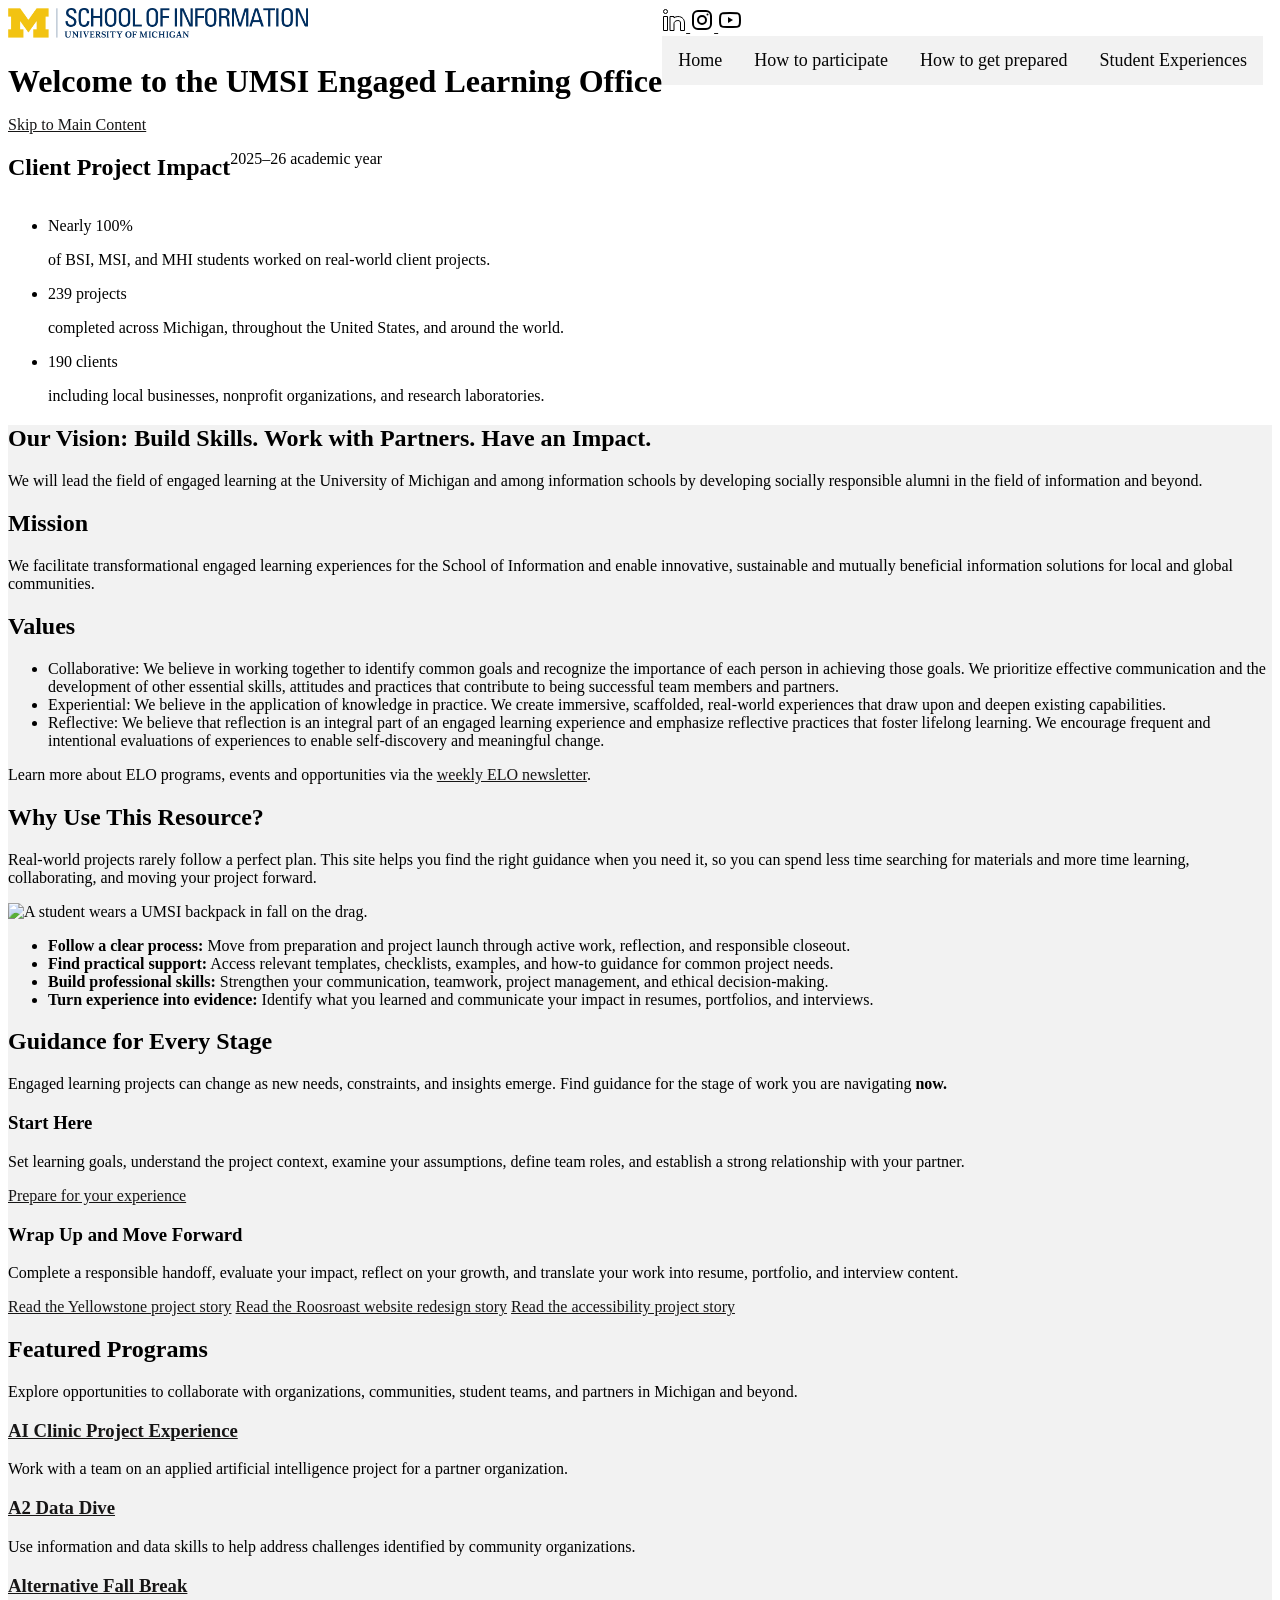
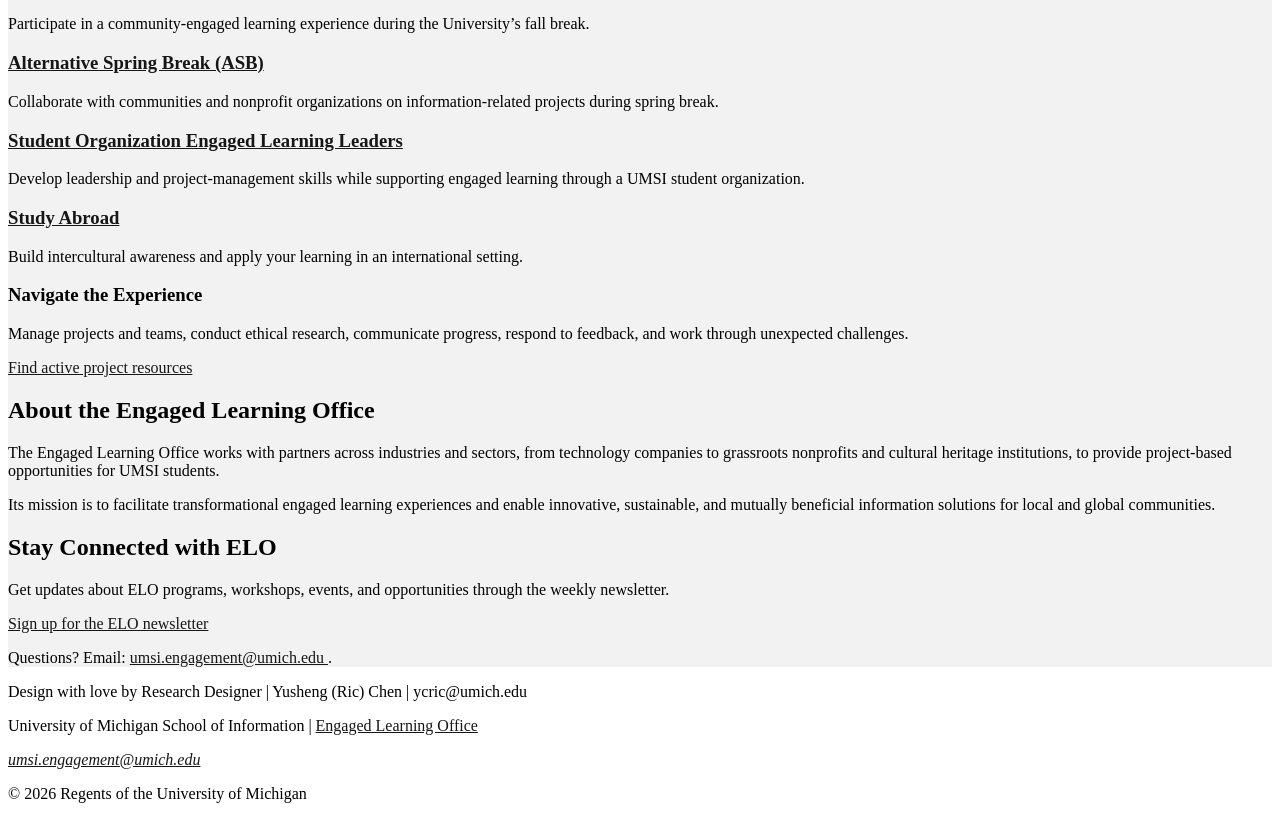
==== index.html @ 1e1f450b "fix error from w3c validator" ====
<!DOCTYPE html>
<html lang="en">
<head>
    <meta charset="UTF-8">
    <meta name="viewport" content="width=device-width, initial-scale=1.0">
    <link rel="stylesheet" href="css/main.css">
    <title>Engaged Learning Resources | UMSI</title>
</head>
<body>

<header class="head">
  <div class ="header content">
        <img class="logo" src="images/logo-header.png" width = "100" height = "100" alt="UMSI Logo">
        <h1>Welcome to the UMSI Engaged Learning Office</h1>
        <a href = "#main">Skip to Main Content</a>

  </div>
  <div>
     <div>
            <div class ="social-media-link-group">
                 <a href="https://www.linkedin.com/school/university-of-michigan---school-of-information/" target="_blank" rel="noopener noreferrer" aria-label="UMSI on LinkedIn">
                    <svg xmlns="http://www.w3.org/2000/svg" fill="none" viewBox="0 0 24 24" id="Linkedin-Logo--Streamline-Logos" height="24" width="24" aria-hidden="true" focusable="false">
                        <desc>
                            Linkedin Logo Streamline Icon: https://streamlinehq.com
                        </desc>
                        <path stroke="#000000" stroke-linejoin="round" d="M1.5 3.5a2 2 0 1 0 4 0 2 2 0 1 0 -4 0" stroke-width="1"></path>
                        <path stroke="#000000" stroke-linejoin="round" d="M1.5 22.5v-14h4v14h-4Z" clip-rule="evenodd" stroke-width="1"></path>
                        <path stroke="#000000" stroke-linejoin="round" d="M8 8.5v14h4v-6.908c0 -1.092 1 -3.092 3.895 -3.092 1.643 0 2.605 0.845 2.605 2.5v7.5h4V15c0 -1.309 -0.312 -2.937 -1.394 -4.277 -1.144 -1.417 -2.913 -2.223 -5.21 -2.223 -1.513 0 -2.835 0.615 -3.896 1.366V8.5H8Z" clip-rule="evenodd" stroke-width="1"></path>
                        </svg>
                </a>
            <a href="https://www.instagram.com/umschoolofinformation/?hl=en" aria-label="Instagram" target="_blank" rel="noopener noreferrer">
                    <svg xmlns="http://www.w3.org/2000/svg" fill="none" viewBox="0 0 24 24" aria-hidden="true" height="24" width="24">
                        <rect x="3" y="3" width="18" height="18" rx="5" stroke="#000000" stroke-width="2"></rect>
                        <circle cx="12" cy="12" r="4" stroke="#000000" stroke-width="2"></circle>
                        <circle cx="17.5" cy="6.5" r="1" fill="#000000"></circle>
                    </svg>
                </a>
                <a href="https://www.youtube.com/user/schoolofinformation" aria-label="YouTube" target="_blank" rel="noopener noreferrer">
                    <svg xmlns="http://www.w3.org/2000/svg" fill="none" viewBox="0 0 24 24" aria-hidden="true" height="24" width="24">
                        <path d="M21.6 7.2a2.5 2.5 0 0 0-1.8-1.8C18.2 5 12 5 12 5s-6.2 0-7.8.4a2.5 2.5 0 0 0-1.8 1.8C2 8.8 2 12 2 12s0 3.2.4 4.8a2.5 2.5 0 0 0 1.8 1.8C5.8 19 12 19 12 19s6.2 0 7.8-.4a2.5 2.5 0 0 0 1.8-1.8c.4-1.6.4-4.8.4-4.8s0-3.2-.4-4.8Z" stroke="#000000" stroke-width="2"></path>
                        <path d="m10 15 5-3-5-3v6Z" fill="#000000"></path>
                    </svg>
                </a>
              </div>

        <nav aria-label="Primary navigation">
                <ul class="nav-links">
                    <li class="nav-links"><a href = "index.html">Home</a></li>
                     <li class="nav-links"><a href = "prep.html">How to participate</a></li>
                     <li class="nav-links"><a href = "page3.html">How to get prepared</a></li>
                     <li class="nav-links"><a href = "page4.html">Student Experiences</a></li>
                     </ul>  
        </nav>
        </div>
        </div>
   

</header>
 <section class="impact-stats" aria-labelledby="impact-stats-heading">
    <header class="impact-stats__header">
        <h2 id="impact-stats-heading">Client Project Impact</h2>
        <p>2025–26 academic year</p>
    </header>

    <ul class="impact-stats__list">
        <li class="impact-stats__card">
            <p class="impact-stats__value">Nearly 100%</p>
            <p>
                of BSI, MSI, and MHI students worked on real-world
                client projects.
            </p>
        </li>

        <li class="impact-stats__card">
            <p class="impact-stats__value">239 projects</p>
            <p>
                completed across Michigan, throughout the United States,
                and around the world.
            </p>
        </li>

        <li class="impact-stats__card">
            <p class="impact-stats__value">190 clients</p>
            <p>
                including local businesses, nonprofit organizations,
                and research laboratories.
            </p>
        </li>
    </ul>
</section>
    <main id="main">
    <section class="vision">
      <h2>Our Vision: Build Skills. Work with Partners. Have an Impact.</h2>
      <p>
        We will lead the field of engaged learning at the University of Michigan and among information schools by developing socially responsible alumni in the field of information and beyond.
      </p>
      <h2>Mission</h2>
      <p>We facilitate transformational engaged learning experiences for the School of Information and enable innovative, sustainable and mutually beneficial information solutions for local and global communities.</p>

    <h2>Values</h2>
    <ul>
      <li>Collaborative: We believe in working together to identify common goals and recognize the importance of each person in achieving those goals. We prioritize effective communication and the development of other essential skills, attitudes and practices that contribute to being successful team members and partners.</li>
      <li>Experiential: We believe in the application of knowledge in practice. We create immersive, scaffolded, real-world experiences that draw upon and deepen existing capabilities.</li>
      <li>Reflective: We believe that reflection is an integral part of an engaged learning experience and emphasize reflective practices that foster lifelong learning. We encourage frequent and intentional evaluations of experiences to enable self-discovery and meaningful change.</li>
    </ul> 
      <p>
        Learn more about ELO programs, events and opportunities via the <a href="https://umsi.info/elo-newsletter">weekly ELO newsletter</a>.
      </p>
    </section>

<section class="Argument">
    <h2>Why Use This Resource?</h2>

    <p>Real-world projects rarely follow a perfect plan. This site helps you find the right guidance when you need it, so you can spend less time searching for materials and more time learning, collaborating, and moving your project forward.
    </p>
        <img src="images/UMSI_CampusFall_UMSIBackpack_02.jpg" alt="A student wears a UMSI backpack in fall on the drag.">
    <ul>
        <li><strong>Follow a clear process:</strong> Move from preparation and project launch through active work, reflection, and responsible closeout.</li>
        <li><strong>Find practical support:</strong> Access relevant templates, checklists, examples, and how-to guidance for common project needs.</li>
        <li><strong>Build professional skills:</strong> Strengthen your communication, teamwork, project management, and ethical decision-making.</li>
        <li><strong>Turn experience into evidence:</strong> Identify what you learned and communicate your impact in resumes, portfolios, and interviews.</li>
    </ul>
</section>

 <section>
    <h2>Guidance for Every Stage</h2>
    <p>Engaged learning projects can change as new needs, constraints, and insights emerge. Find guidance for the stage of work you are navigating <strong>now.</strong></p>
    <article>
      <h3>Start Here</h3>
      <p>Set learning goals, understand the project context, examine your assumptions, define team roles, and establish a strong relationship with your partner.</p>
      <a href="prep.html">Prepare for your experience</a>
    </article>

    <article>
      <h3>Wrap Up and Move Forward</h3>
      <p>Complete a responsible handoff, evaluate your impact, reflect on your growth, and translate your work into resume, portfolio, and interview content.</p>
      <a href="https://www.si.umich.edu/about-umsi/news/archiving-nations-wild-heart-umsi-students-expand-access-yellowstones-history">Read the Yellowstone project story</a>
      <a href="https://www.si.umich.edu/about-umsi/news/umsi-students-give-roosroast-new-website-designs-fit-vibe">Read the Roosroast website redesign story</a>
      <a href="https://www.si.umich.edu/about-umsi/news/umsi-student-project-can-help-make-disc-golf-accessible-visually-impaired-players">Read the accessibility project story</a>
    </article>
  </section>

   <section>
      <h2>Featured Programs</h2>
      <p>Explore opportunities to collaborate with organizations, communities, student teams, and partners in Michigan and beyond.</p>
      <article>
      <h3><a href="https://mcompass.umich.edu/_portal/tds-program-brochure?programid=12810">AI Clinic Project Experience</a></h3>
      <p>Work with a team on an applied artificial intelligence project for a partner organization.</p>
      </article>

      <article>
      <h3><a href="https://mcompass.umich.edu/_portal/tds-program-brochure?programid=12556">A2 Data Dive</a></h3>
      <p>Use information and data skills to help address challenges identified by community organizations.</p>
      </article>

      <article>
        <h3><a href="https://mcompass.umich.edu/_portal/tds-program-brochure?programid=11297">Alternative Fall Break</a></h3>
        <p>Participate in a community-engaged learning experience during the University’s fall break.</p>
      </article>

      <article>
        <h3><a href="https://mcompass.umich.edu/_portal/tds-program-brochure?programid=10621">Alternative Spring Break (ASB)</a></h3>
        <p>Collaborate with communities and nonprofit organizations on information-related projects during spring break.</p>
      </article>

      <article>
        <h3><a href="https://mcompass.umich.edu/_portal/tds-program-brochure?programid=12294">Student Organization Engaged Learning Leaders</a></h3>
        <p>Develop leadership and project-management skills while supporting engaged learning through a UMSI student organization.</p>
      </article>

      <article>
        <h3><a href="https://www.si.umich.edu/student-life/study-abroad">Study Abroad</a></h3>
        <p>Build intercultural awareness and apply your learning in an international setting. </p>
      </article>
        <article>
      <h3>Navigate the Experience</h3>
      <p>Manage projects and teams, conduct ethical research, communicate progress, respond to feedback, and work through unexpected challenges.</p>
      <a href="https://mcompass.umich.edu/_portal/program-discovery?search=%5B%7B%22filterType%22%3A%22programDiscoveryIsActive%22%2C%22filterValues%22%3A%5B%7B%22value%22%3Atrue%7D%5D%7D%2C%7B%22filterType%22%3A%22programDiscoveryKeyword%22%2C%22filterValues%22%3A%5B%7B%22value%22%3A%22engagement%22%7D%2C%7B%22value%22%3A%22learning%22%7D%5D%7D%2C%7B%22filterType%22%3A%22programDiscoveryProgramParameters%22%2C%22filterValues%22%3A%5B%7B%22id%22%3A10005%2C%22value%22%3A%22Information%22%7D%5D%7D%5D">Find active project resources</a>
      </article>
   </section>
  <section>
    <h2>About the Engaged Learning Office</h2>
    <p>The Engaged Learning Office works with partners across industries and sectors, from technology companies to grassroots nonprofits and cultural heritage institutions, to provide project-based opportunities for UMSI students.</p>
    <p>Its mission is to facilitate transformational engaged learning experiences and enable innovative, sustainable, and mutually beneficial information solutions for local and global communities.</p>
  </section>
  <aside>
      <h2>Stay Connected with ELO</h2>
      <p>Get updates about ELO programs, workshops, events, and opportunities through the weekly newsletter.</p>
        <a href="https://umsi.info/elo-newsletter"> Sign up for the ELO newsletter</a>
      <p>Questions? Email: <a href="mailto:umsi.engagement@umich.edu">umsi.engagement@umich.edu </a>.</p>
  </aside>
    </main>
    <footer>
      <div>
        <div>
          Design with love by Research Designer | Yusheng (Ric) Chen | ycric@umich.edu
        </div>
        <p>University of Michigan School of Information | <a href="https://www.si.umich.edu/programs/engaged-learning/about-engaged-learning-office">Engaged Learning Office </a></p>
      <address>
        <a href="mailto:umsi.engagement@umich.edu">umsi.engagement@umich.edu</a>
      </address>
      <p>&copy; 2026 Regents of the University of Michigan</p>
      </div>
    </footer>
</body>
</html>
---- css/main.css ----
.logo{
    width: 300px;
    height: auto;
}
h1{
    font-size: 2em;
    margin-bottom: 0.5em;
    position: relative;
    left: 0;
}
head img{
    width: 100px;
    height: auto;
}
    
.head div {
    display:inline-block ;
    justify-content: space-between;
}
a {
    color: #171616;
}
.nav {
    display: flex;
}
.nav-links {
    list-style-type: none;
    margin: 0;
    padding: 0;
    overflow: hidden;
    background-color: #f2f2f2;
}
.nav-links li {
    float: left;
}
.nav-links li a {
  display: block;
  color: rgb(6, 6, 6);
  text-align: center;
  padding: 14px 16px;
  text-decoration: none;
  font-size: 18px;
}
.nav-links li a:hover {
  background-color: #ddd;
}
img{
    width: 600px;
    height: 400px;
}

main{
    background-color: #f2f2f2;
}
header{
    display: flex;
}
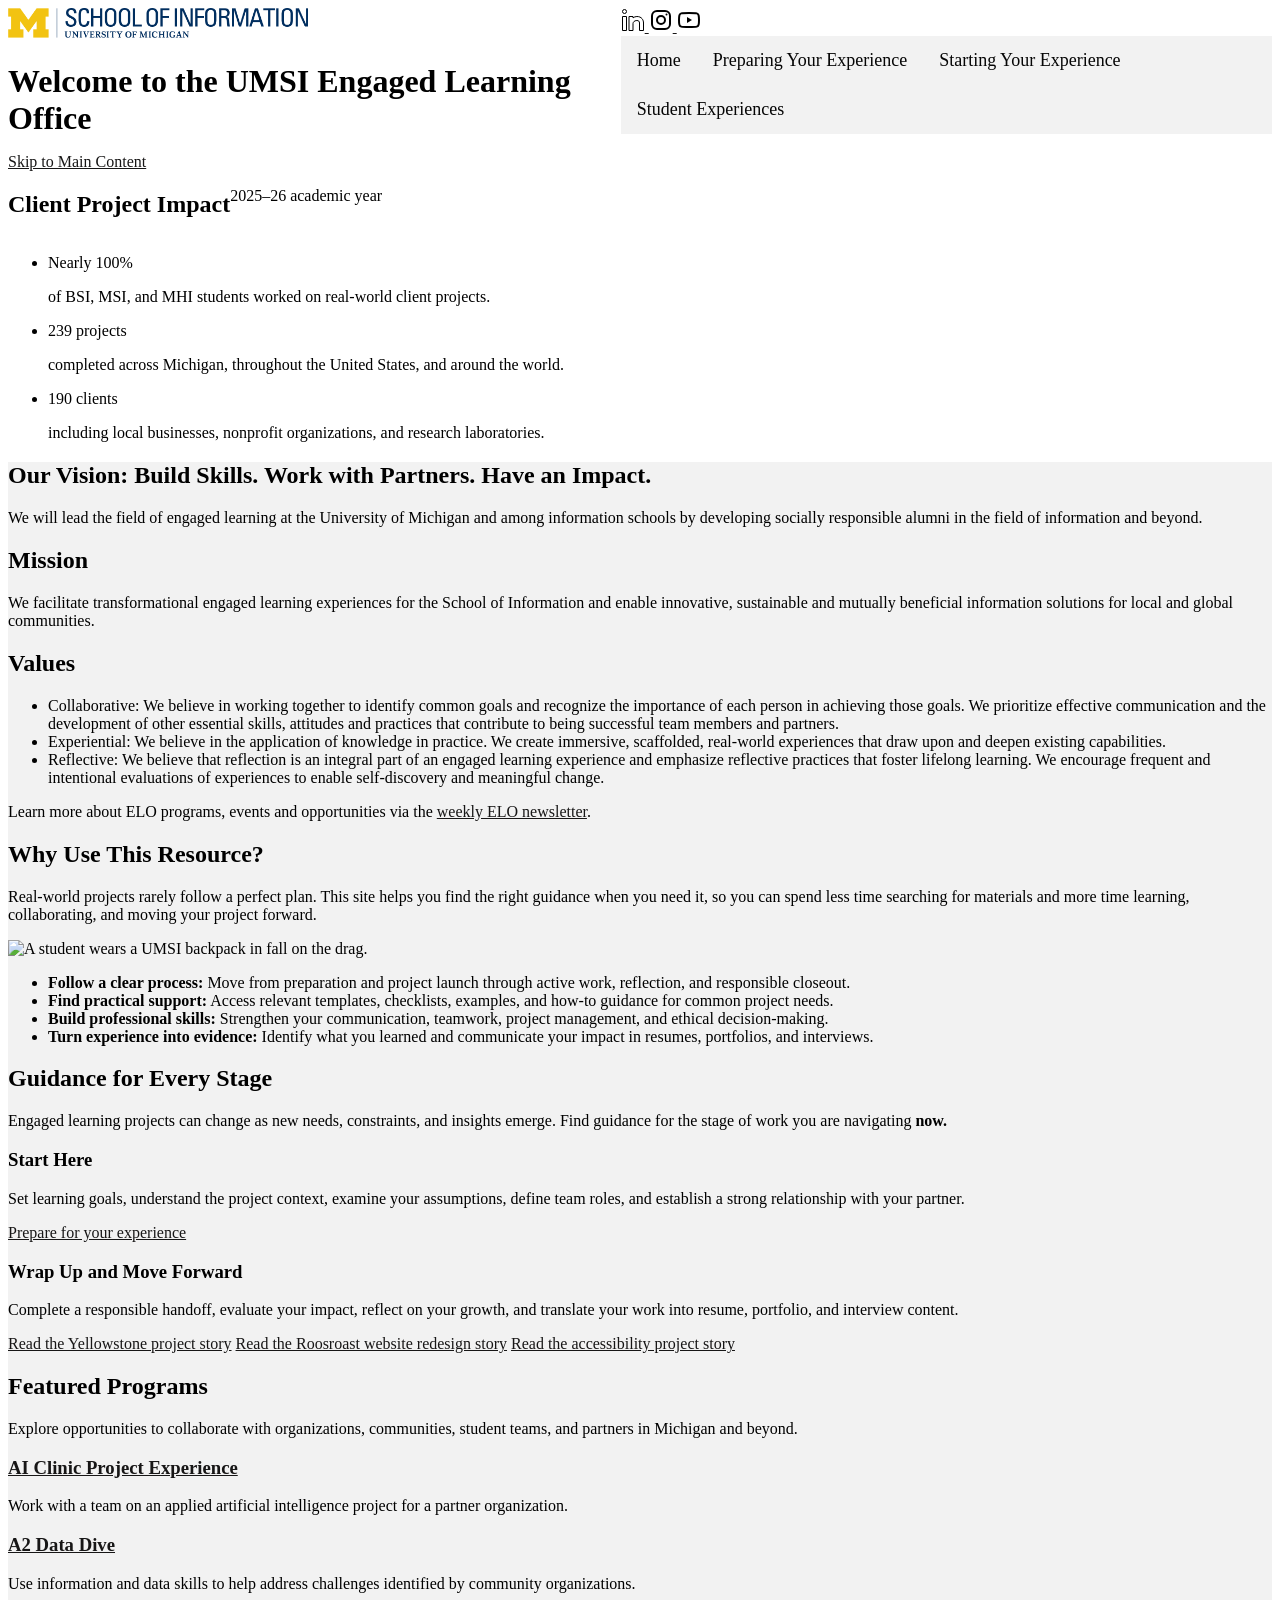
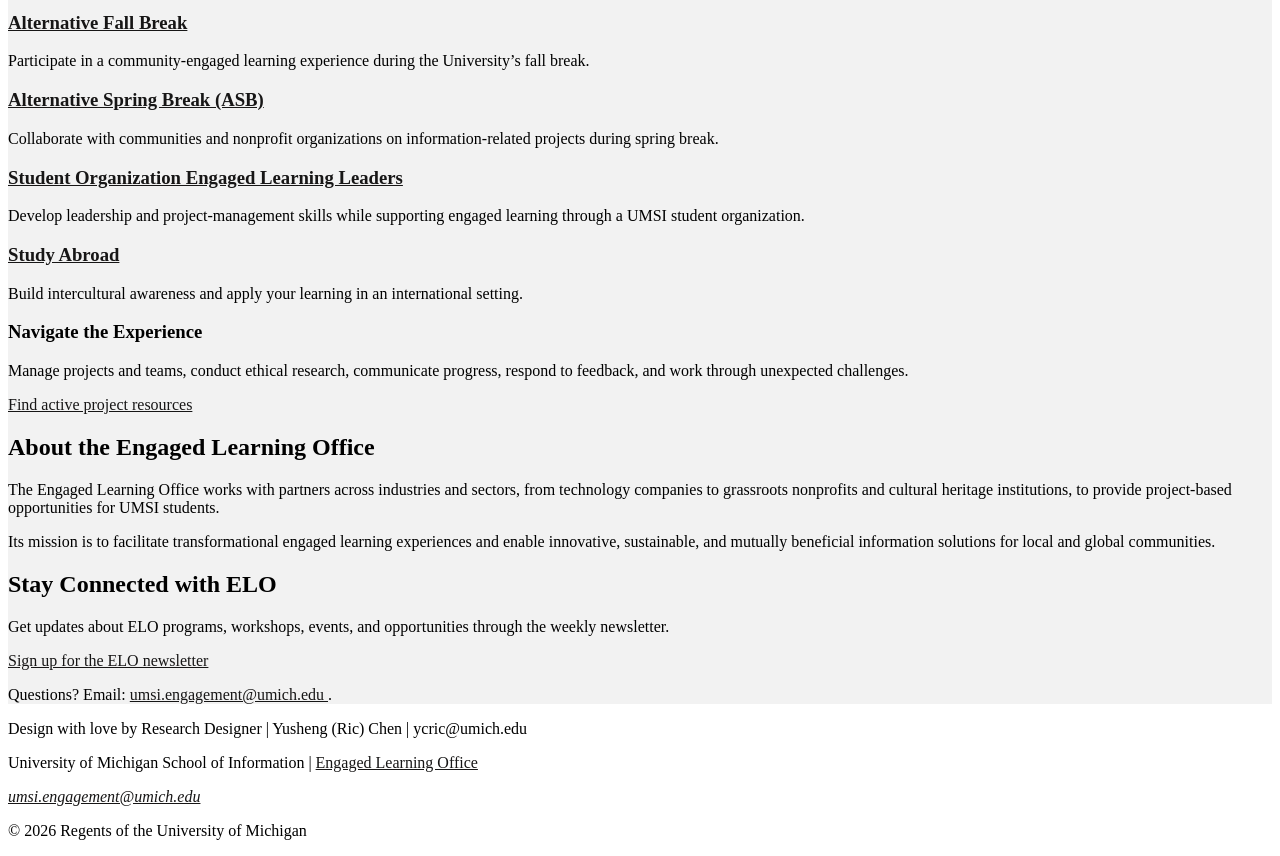
==== commit 3c895ba3: "rename the page and html names" ====
--- a/index.html
+++ b/index.html
@@ -46,9 +46,9 @@
         <nav aria-label="Primary navigation">
                 <ul class="nav-links">
                     <li class="nav-links"><a href = "index.html">Home</a></li>
-                     <li class="nav-links"><a href = "prep.html">How to participate</a></li>
-                     <li class="nav-links"><a href = "page3.html">How to get prepared</a></li>
-                     <li class="nav-links"><a href = "page4.html">Student Experiences</a></li>
+                     <li class="nav-links"><a href = "preparing.html">Preparing Your Experience</a></li>
+                     <li class="nav-links"><a href = "starting.html">Starting Your Experience</a></li>
+                     <li class="nav-links"><a href = "student-experiences.html">Student Experiences</a></li>
                      </ul>  
         </nav>
         </div>
@@ -128,7 +128,7 @@
     <article>
       <h3>Start Here</h3>
       <p>Set learning goals, understand the project context, examine your assumptions, define team roles, and establish a strong relationship with your partner.</p>
-      <a href="prep.html">Prepare for your experience</a>
+      <a href="preparing.html">Prepare for your experience</a>
     </article>
 
     <article>
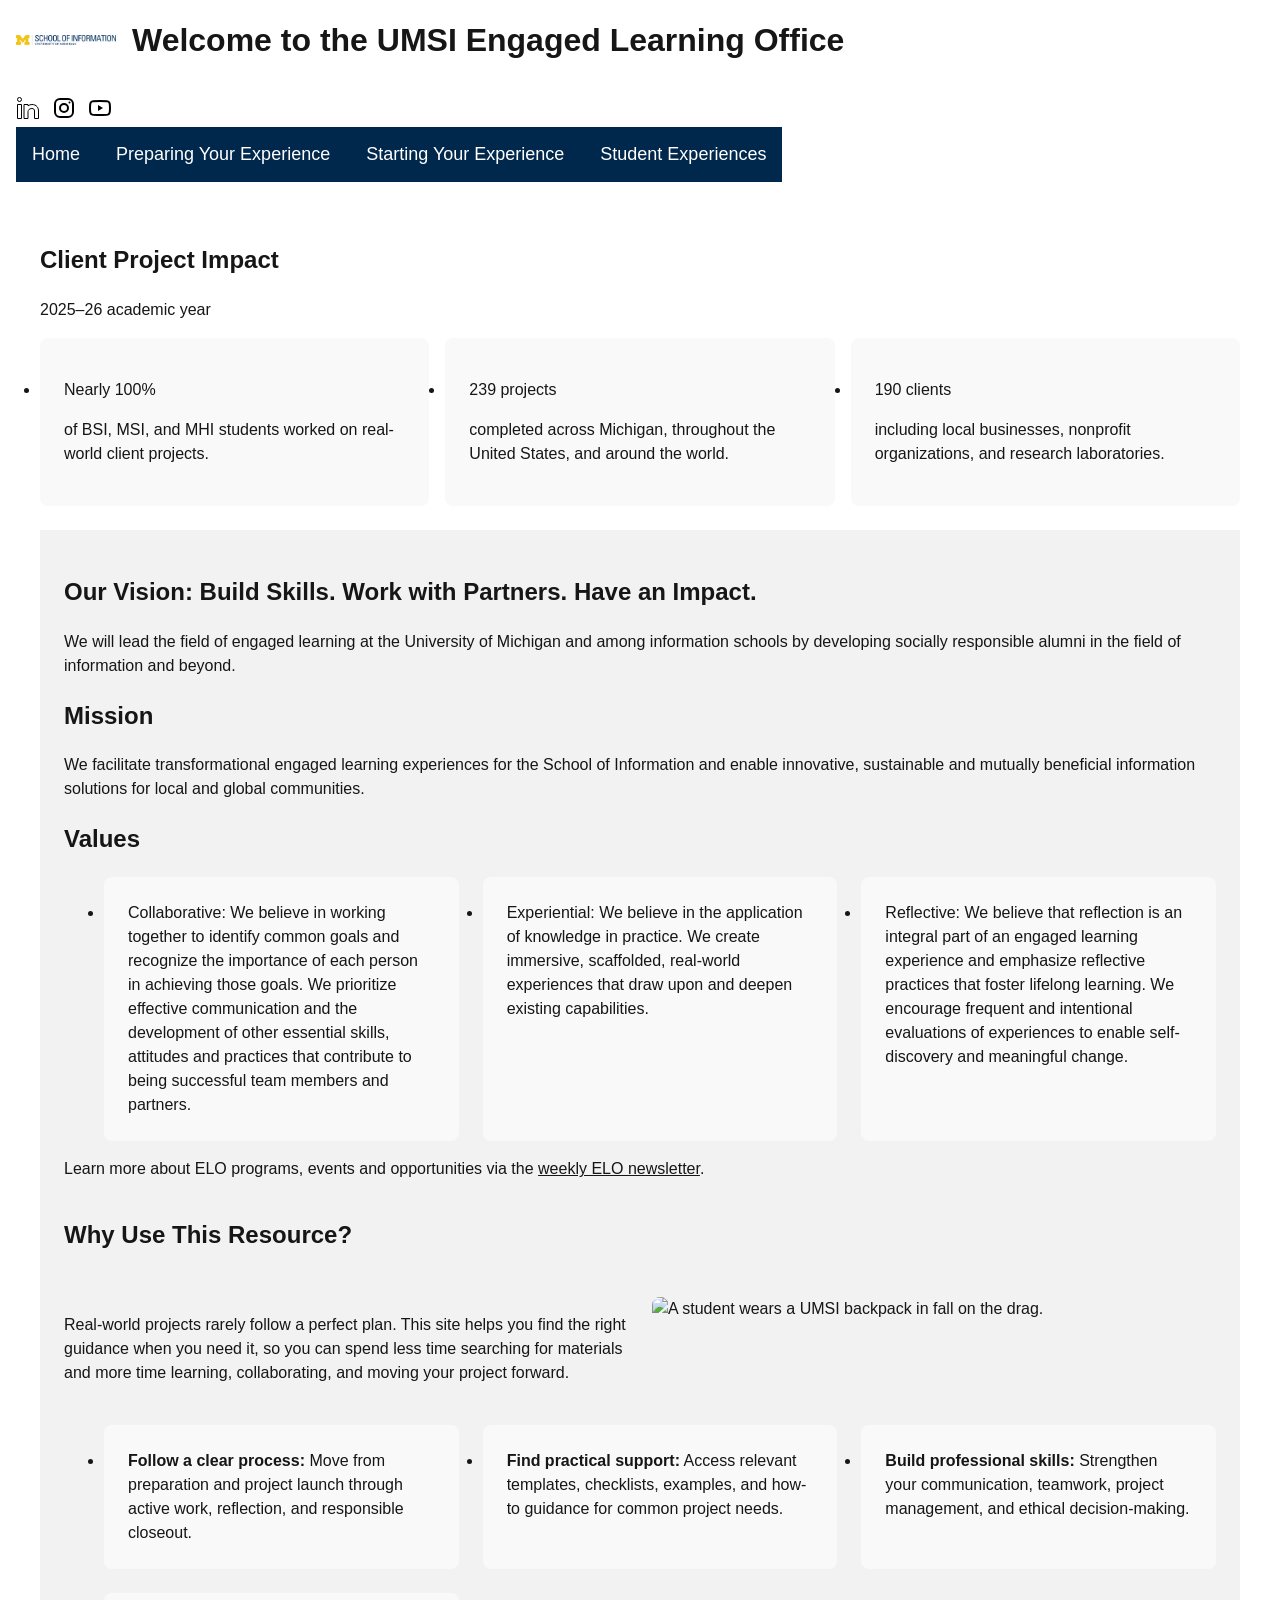
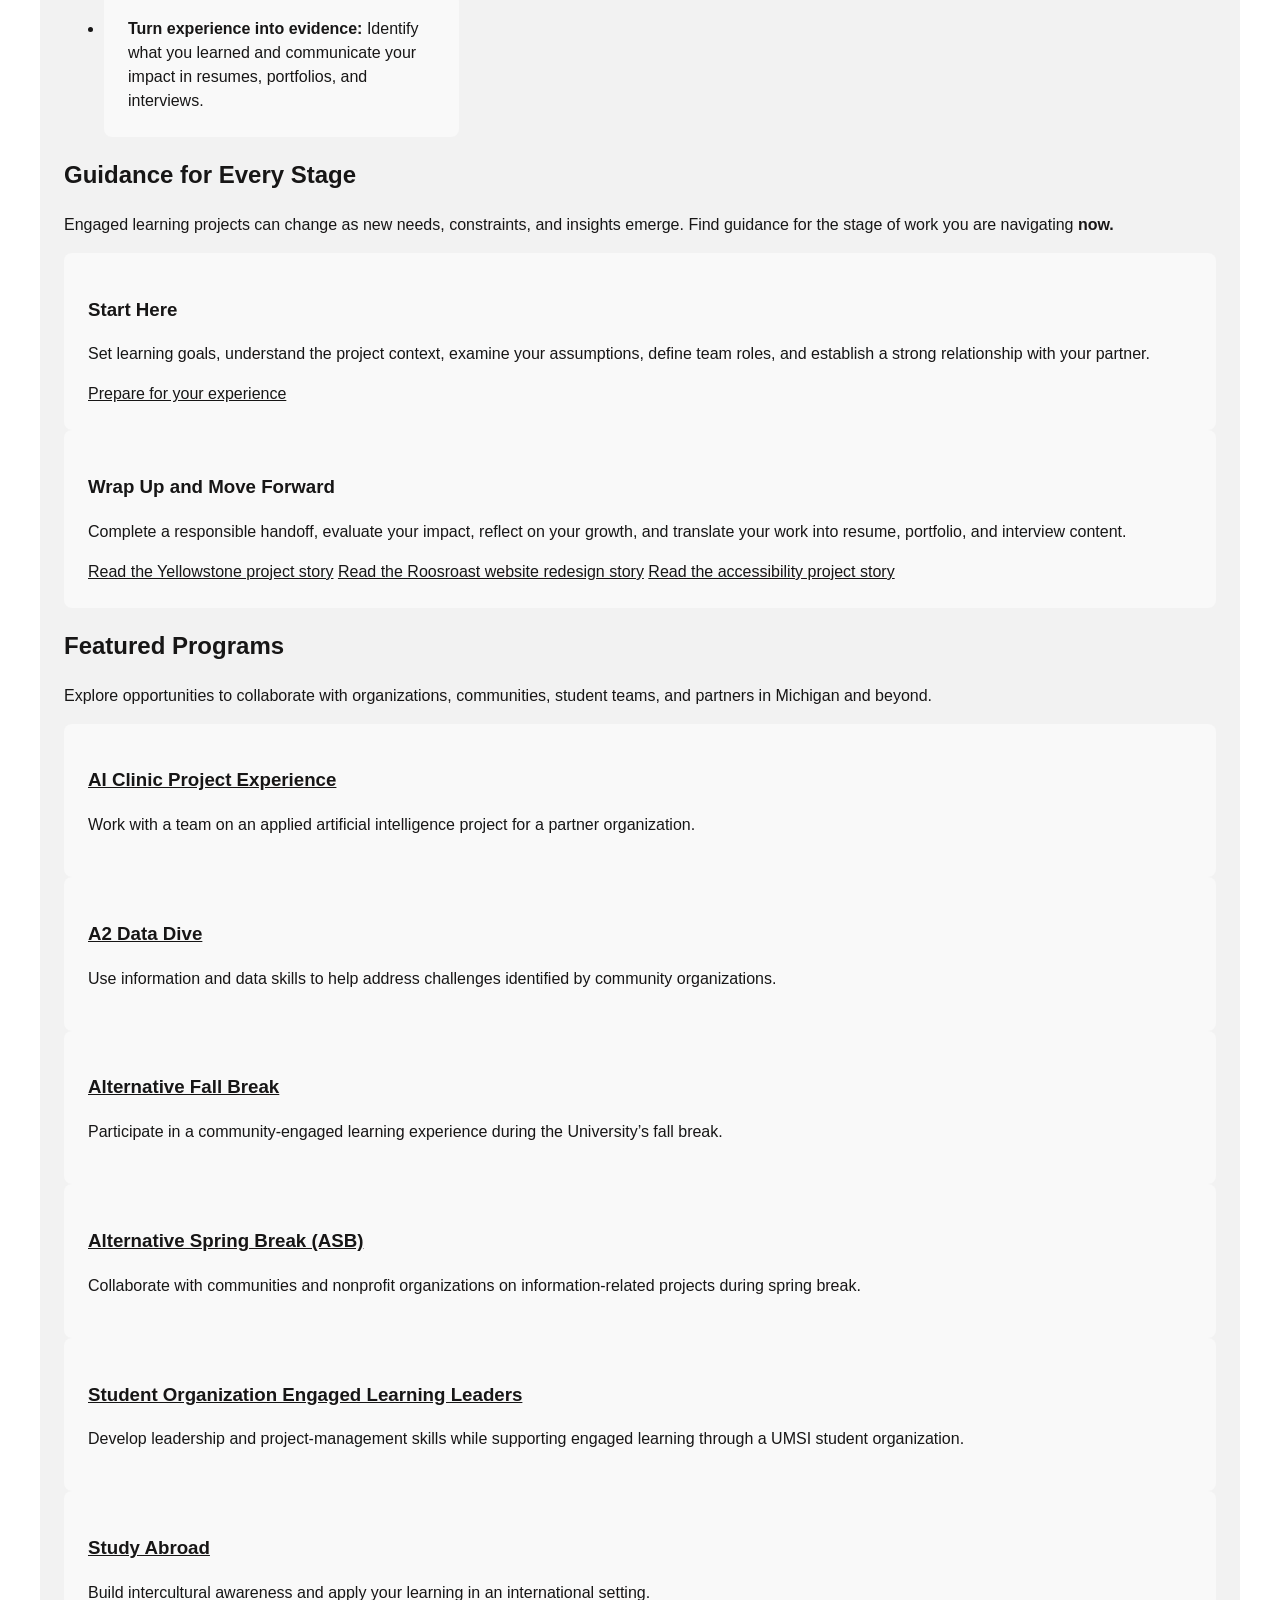
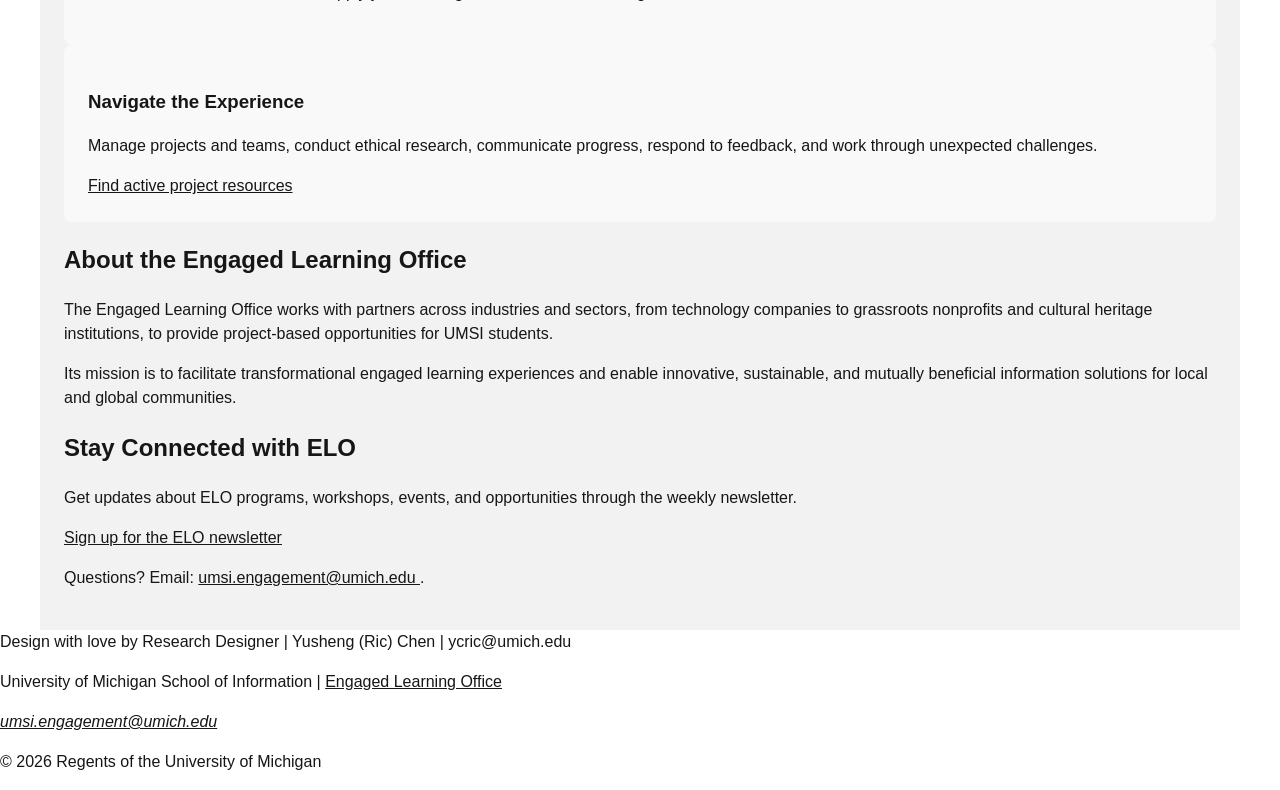
==== commit 6ba7ab57: "check styles" ====
--- a/index.html
+++ b/index.html
@@ -12,7 +12,7 @@
   <div class ="header content">
         <img class="logo" src="images/logo-header.png" width = "100" height = "100" alt="UMSI Logo">
         <h1>Welcome to the UMSI Engaged Learning Office</h1>
-        <a href = "#main">Skip to Main Content</a>
+        <a class="skip-link" href = "#main">Skip to Main Content</a>
 
   </div>
   <div>
@@ -108,7 +108,7 @@
       </p>
     </section>
 
-<section class="Argument">
+<section class="argument">
     <h2>Why Use This Resource?</h2>
 
     <p>Real-world projects rarely follow a perfect plan. This site helps you find the right guidance when you need it, so you can spend less time searching for materials and more time learning, collaborating, and moving your project forward.
--- a/css/main.css
+++ b/css/main.css
@@ -1,57 +1,264 @@
+
+* {
+    box-sizing: border-box;
+}
+
+body {
+    margin: 0;
+    color: #171616;
+    font-family: Arial, sans-serif;
+    line-height: 1.5;
+}
+
 .logo{
-    width: 300px;
+    width: 100px;
     height: auto;
 }
+
 h1{
     font-size: 2em;
-    margin-bottom: 0.5em;
-    position: relative;
-    left: 0;
-}
-head img{
+    margin: 0;
+}
+
+.head img{
     width: 100px;
     height: auto;
 }
-    
-.head div {
-    display:inline-block ;
+.skip-link {
+  position: absolute;
+  width: 1px;
+  height: 1px;
+  padding: 0;
+  margin: -1px;
+  overflow: hidden;
+  clip: rect(0, 0, 0, 0);
+  white-space: nowrap;
+  border: 0;
+}
+
+.skip-link:focus {
+  position: fixed;
+  top: 10px;
+  left: 10px;
+  width: auto;
+  height: auto;
+  margin: 0;
+  z-index: 9999;
+  background-color: #ffffff;
+  color: #000000;
+  padding: 10px 20px;
+  border: 1px solid #000000;
+}
+.head {
+    padding: 1rem;
+    display: flex;
     justify-content: space-between;
-}
+    align-items: flex-start;
+    gap: 2rem;
+    flex-wrap: wrap;
+}
+
+.head > div:first-child {
+    display: flex;
+    align-items: center;
+    gap: 1rem;
+    flex-wrap: wrap;
+}
+
+.head > div:last-child {
+    display: flex;
+    flex-direction: column;
+    align-items: flex-end;
+    gap: 0.75rem;
+}
+
+.social-media-link-group {
+    display: flex;
+    gap: 0.75rem;
+}
+
 a {
     color: #171616;
 }
-.nav {
-    display: flex;
-}
-.nav-links {
+
+nav ul.nav-links {
+    display: flex;
+    flex-wrap: wrap;
+    gap: 0.25rem;
     list-style-type: none;
     margin: 0;
     padding: 0;
-    overflow: hidden;
-    background-color: #f2f2f2;
-}
-.nav-links li {
-    float: left;
-}
-.nav-links li a {
+    background-color: #00274C;;
+}
+
+nav ul.nav-links li {
+    margin: 0;
+    color: #00274C;
+}
+
+nav ul.nav-links li a {
   display: block;
-  color: rgb(6, 6, 6);
+  color: #FFFFFF;
   text-align: center;
   padding: 14px 16px;
   text-decoration: none;
   font-size: 18px;
 }
-.nav-links li a:hover {
-  background-color: #ddd;
-}
-img{
-    width: 600px;
-    height: 400px;
-}
-
-main{
+
+nav ul.nav-links li a:hover,
+nav ul.nav-links li a:focus {
+  background-color: #00274C;
+}
+
+main img{
+    max-width: 100%;
+    height: auto;
+}
+
+main,
+.impact-stats {
+    width: min(100% - 2rem, 1200px);
+    margin: 0 auto;
+}
+
+main {
     background-color: #f2f2f2;
-}
-header{
-    display: flex;
+    padding: 1.5rem;
+}
+
+/* consultation from google search and AI*/
+.impact-stats {
+  padding: 1.5rem 0;
+}
+
+.impact-stats__list {
+  display: grid;
+  grid-template-columns: repeat(auto-fit, minmax(min(250px, 100%), 1fr));
+  gap: 1rem;
+  padding: 0;
+  margin: 0;
+}
+
+
+/* Branding guidelines : https://brand.umich.edu/ */ 
+
+.impact-stats__list li,
+.vision > ul > li,
+.argument > ul > li {
+  background: #f9f9f9;
+  padding: 1.5rem;
+  border-radius: 8px;
+}
+
+article {
+  background: #f9f9f9;
+  padding: 1.5rem;
+  border-radius: 8px;
+}
+
+article img {
+  width: 100%;
+  height: auto;
+  border-radius: 8px;
+}
+.argument {
+  display: grid;
+  grid-template-columns: minmax(0, 1fr) minmax(0, 1fr);
+  grid-template-areas:
+    "heading heading"
+    "text image"
+    "list list";
+  gap: 1.5rem;
+}
+
+.argument h2 {
+  grid-area: heading;
+}
+
+.argument > p {
+  grid-area: text;
+}
+
+.argument img {
+  grid-area: image;
+  max-width: 580px;
+  width: 100%;
+  height: auto;
+  border-radius: 8px;
+}
+
+.vision > ul,
+.argument > ul {
+  display: grid;
+  grid-template-columns: repeat(auto-fit, minmax(min(300px, 100%), 1fr));
+  gap: 1.5rem;
+}
+
+.argument > ul {
+  grid-area: list;
+  margin: 0;
+}
+
+@media (max-width: 700px) {
+    .head,
+    .head > div:first-child,
+    .head > div:last-child {
+        align-items: stretch;
+    }
+
+    .head > div:last-child {
+        width: 100%;
+    }
+
+    .social-media-link-group {
+        justify-content: center;
+    }
+
+    nav ul.nav-links {
+        justify-content: center;
+    }
+
+    .argument {
+        grid-template-columns: 1fr;
+        grid-template-areas:
+            "heading"
+            "text"
+            "image"
+            "list";
+    }
+}
+
+
+
+@media (max-width: 500px) {
+    .head {
+        flex-direction: column;
+        align-items: center;
+    }
+
+    .head > div:first-child,
+    .head > div:last-child {
+        width: 100%;
+        text-align: center;
+    }
+
+    .social-media-link-group {
+        justify-content: center;
+    }
+    nav ul{
+      color: #00274C;
+    }
+    nav ul.nav-links {
+        flex-direction: column;
+        align-items: center;
+        color: #00274C;
+    }
+    nav ul.nav-links li a {
+        padding: 10px;
+        color: #00274C;
+    }
+    footer {
+        text-align: center;
+        padding: 1rem;
+    }
 }
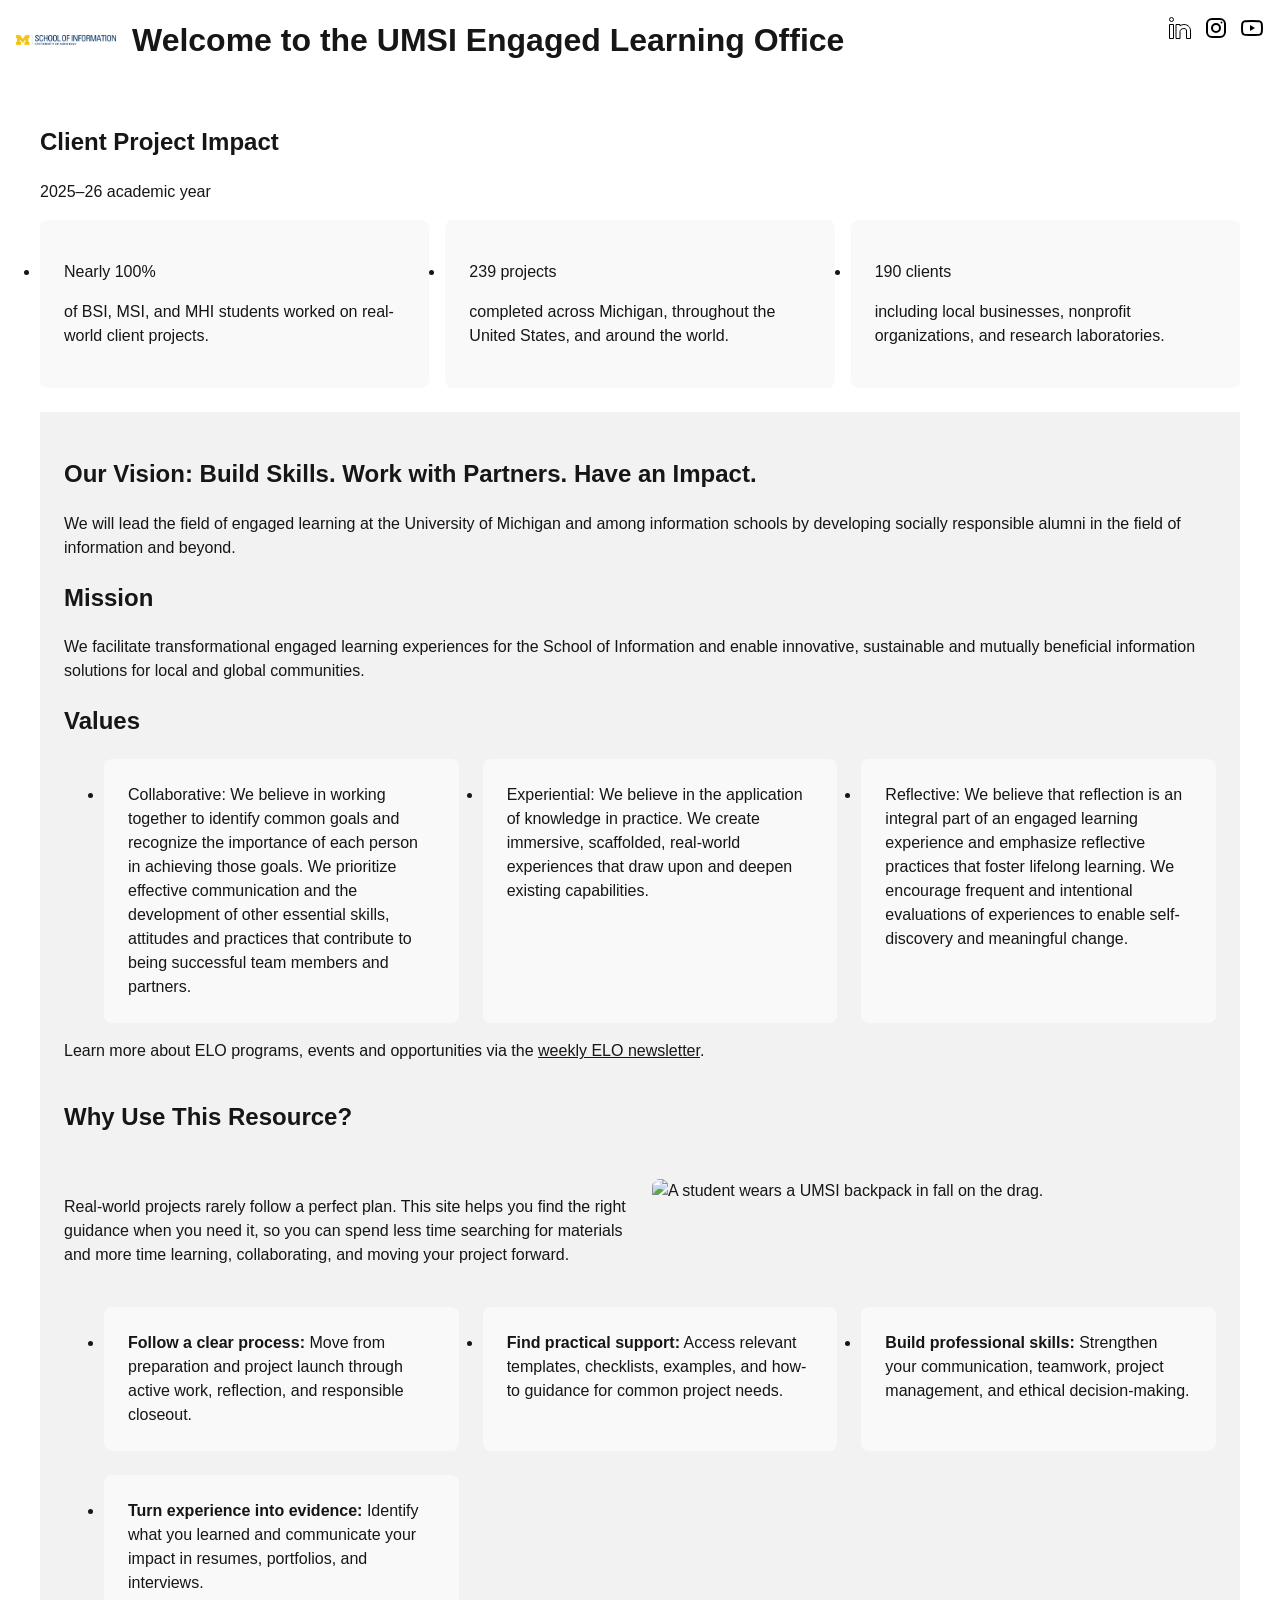
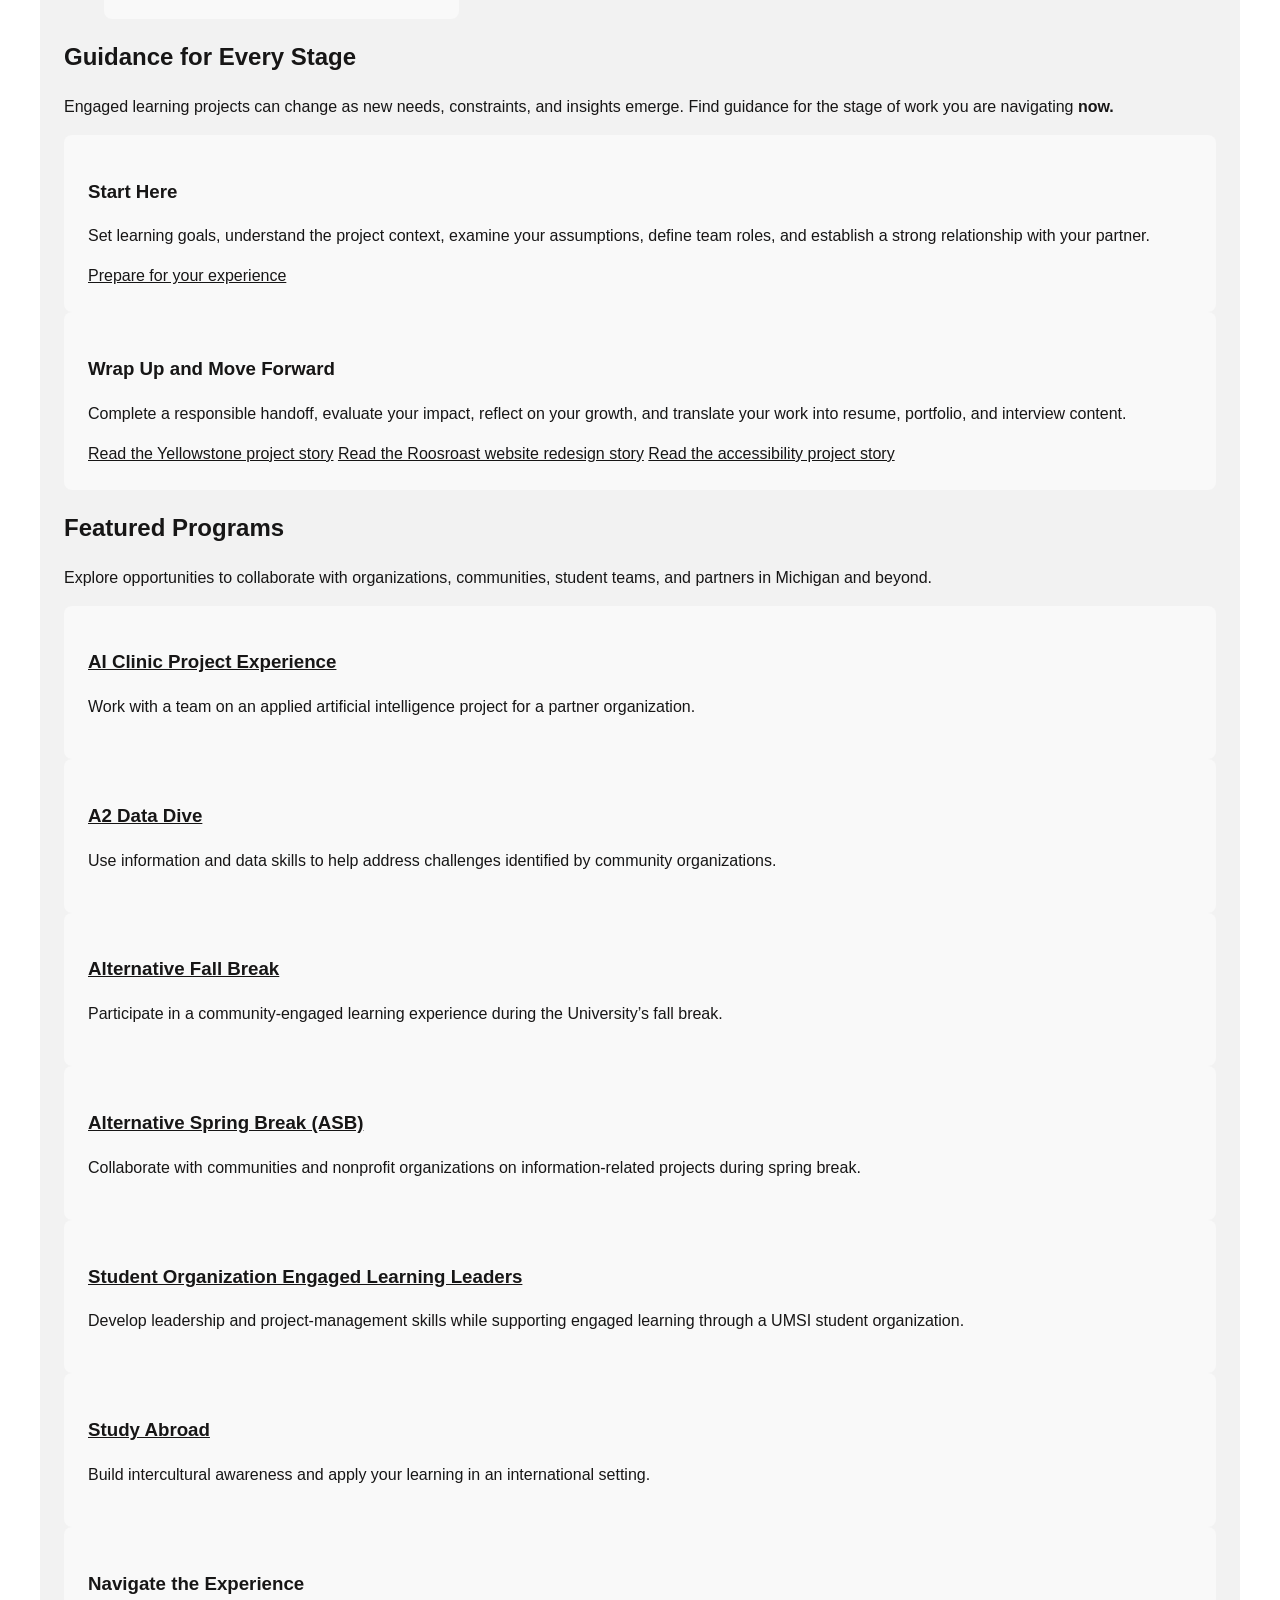
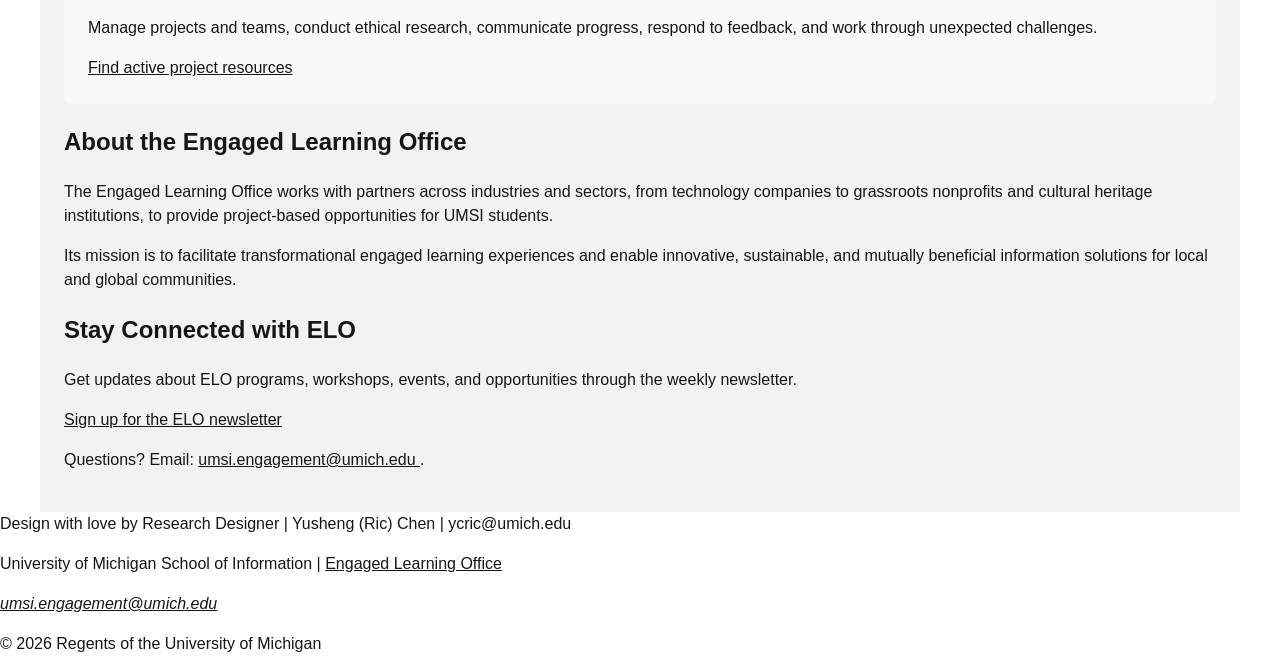
==== commit c2a48fcd: "change the nav bar into toggle dropdown for clarity" ====
--- a/index.html
+++ b/index.html
@@ -44,12 +44,15 @@
               </div>
 
         <nav aria-label="Primary navigation">
-                <ul class="nav-links">
+                <details class="nav-menu">
+                    <summary class="nav-toggle"><span aria-hidden="true">&#9776;</span> Menu</summary>
+                    <ul class="nav-links">
                     <li class="nav-links"><a href = "index.html">Home</a></li>
                      <li class="nav-links"><a href = "preparing.html">Preparing Your Experience</a></li>
                      <li class="nav-links"><a href = "starting.html">Starting Your Experience</a></li>
                      <li class="nav-links"><a href = "student-experiences.html">Student Experiences</a></li>
-                     </ul>  
+                     </ul>
+                </details>
         </nav>
         </div>
         </div>
--- a/css/main.css
+++ b/css/main.css
@@ -110,6 +110,14 @@
   background-color: #00274C;
 }
 
+.nav-menu {
+  display: contents;
+}
+
+.nav-toggle {
+  display: none;
+}
+
 main img{
     max-width: 100%;
     height: auto;
@@ -218,6 +226,44 @@
         justify-content: center;
     }
 
+    .nav-menu {
+        display: block;
+    }
+
+    .nav-toggle {
+        display: block;
+        list-style: none;
+        width: 100%;
+        box-sizing: border-box;
+        border: 0;
+        border-radius: 0;
+        background-color: #00274C;
+        color: #FFFFFF;
+        cursor: pointer;
+        font-size: 1rem;
+        padding: 0.75rem 1rem;
+        text-align: center;
+    }
+
+    .nav-toggle::-webkit-details-marker {
+        display: none;
+    }
+
+    .nav-toggle:hover,
+    .nav-toggle:focus {
+        background-color: #001a33;
+    }
+
+    .nav-menu .nav-links {
+        display: none;
+        flex-direction: column;
+        align-items: stretch;
+    }
+
+    .nav-menu[open] .nav-links {
+        display: flex;
+    }
+
     .argument {
         grid-template-columns: 1fr;
         grid-template-areas:
@@ -245,17 +291,9 @@
     .social-media-link-group {
         justify-content: center;
     }
-    nav ul{
-      color: #00274C;
-    }
-    nav ul.nav-links {
-        flex-direction: column;
-        align-items: center;
-        color: #00274C;
-    }
     nav ul.nav-links li a {
         padding: 10px;
-        color: #00274C;
+        color: #FFFFFF;
     }
     footer {
         text-align: center;
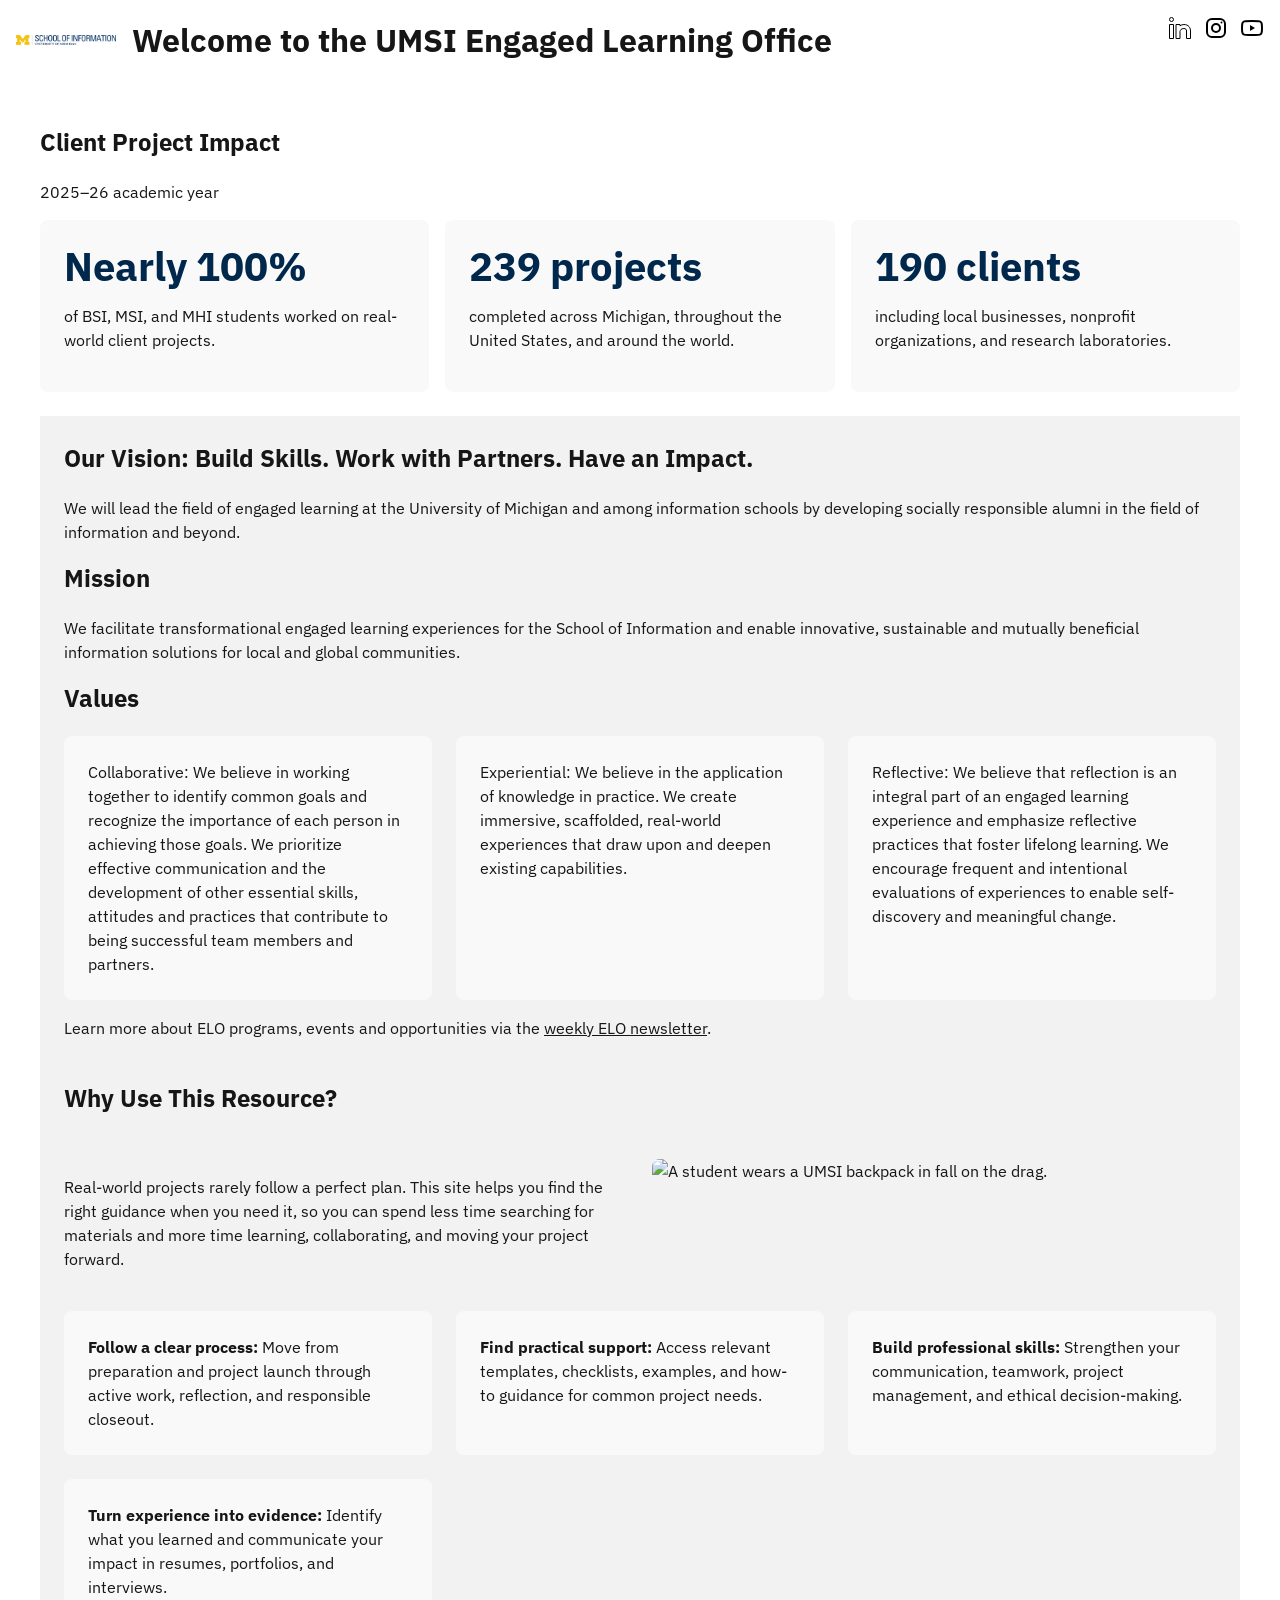
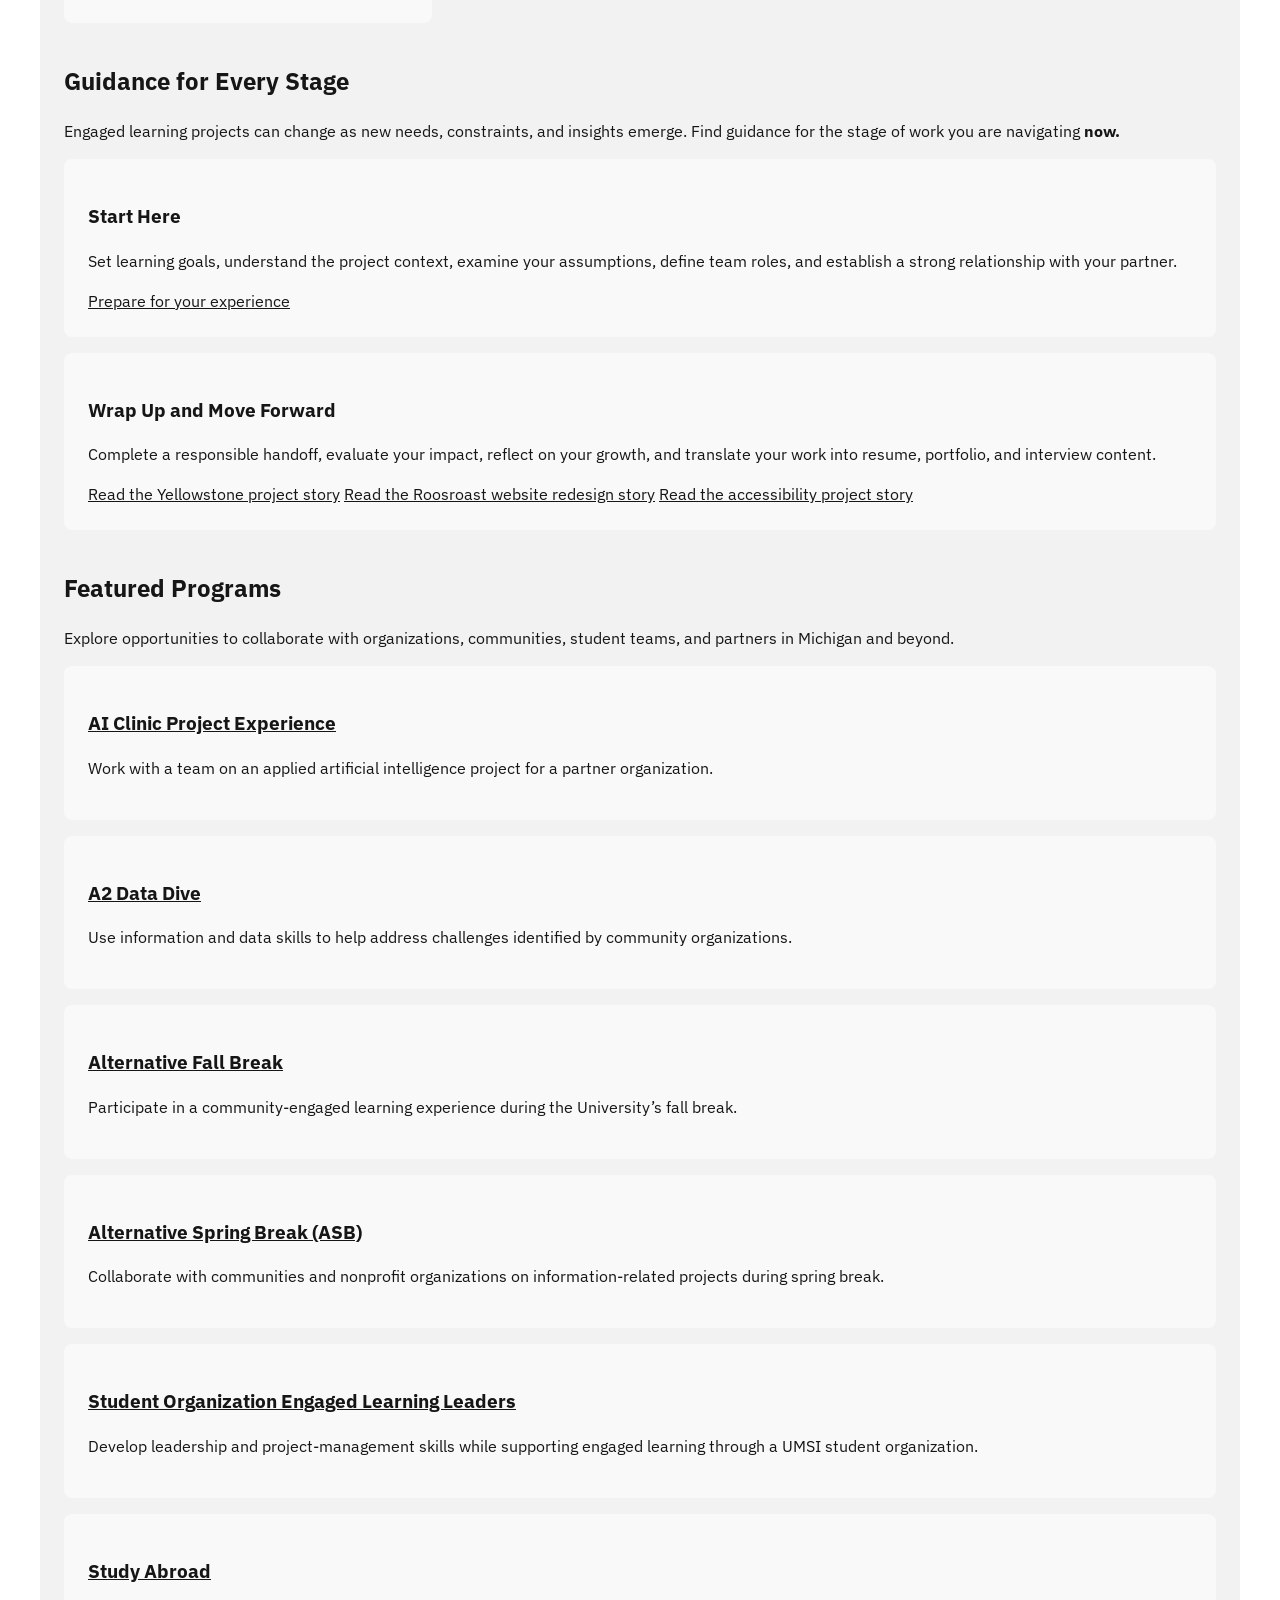
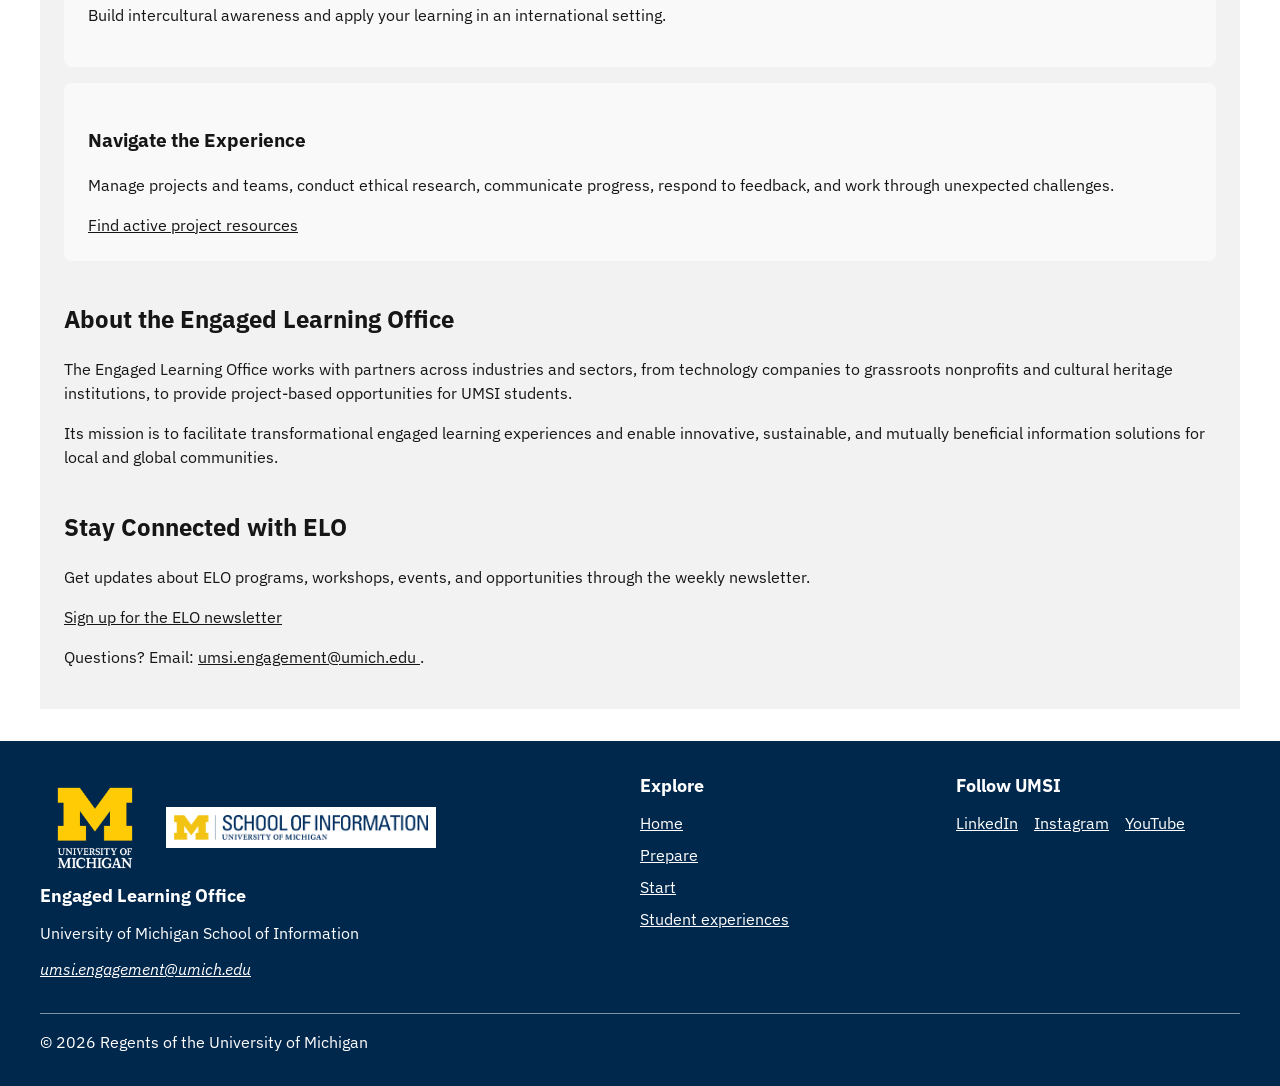
==== commit 16dab74c: "fix accesisblituy and the color theme adding logos" ====
--- a/index.html
+++ b/index.html
@@ -194,15 +194,36 @@
   </aside>
     </main>
     <footer>
-      <div>
+      <div class="footer-grid">
         <div>
-          Design with love by Research Designer | Yusheng (Ric) Chen | ycric@umich.edu
-        </div>
-        <p>University of Michigan School of Information | <a href="https://www.si.umich.edu/programs/engaged-learning/about-engaged-learning-office">Engaged Learning Office </a></p>
-      <address>
-        <a href="mailto:umsi.engagement@umich.edu">umsi.engagement@umich.edu</a>
-      </address>
-      <p>&copy; 2026 Regents of the University of Michigan</p>
+          <div class="footer-branding">
+            <img class="footer-block-m" src="images/image.png" alt="University of Michigan block M">
+            <img class="footer-wordmark" src="images/logo-header.png" alt="University of Michigan School of Information">
+          </div>
+          <h2>Engaged Learning Office</h2>
+          <p>University of Michigan School of Information</p>
+          <address><a href="mailto:umsi.engagement@umich.edu">umsi.engagement@umich.edu</a></address>
+        </div>
+        <div>
+          <h2>Explore</h2>
+          <ul class="footer-nav">
+            <li><a href="index.html">Home</a></li>
+            <li><a href="preparing.html">Prepare</a></li>
+            <li><a href="starting.html">Start</a></li>
+            <li><a href="student-experiences.html">Student experiences</a></li>
+          </ul>
+        </div>
+        <div>
+          <h2>Follow UMSI</h2>
+          <ul class="footer-social-links">
+            <li><a href="https://www.linkedin.com/school/university-of-michigan---school-of-information/" target="_blank" rel="noopener noreferrer">LinkedIn</a></li>
+            <li><a href="https://www.instagram.com/umschoolofinformation/?hl=en" target="_blank" rel="noopener noreferrer">Instagram</a></li>
+            <li><a href="https://www.youtube.com/user/schoolofinformation" target="_blank" rel="noopener noreferrer">YouTube</a></li>
+          </ul>
+        </div>
+        <div class="footer-meta">
+          <p>&copy; 2026 Regents of the University of Michigan</p>
+        </div>
       </div>
     </footer>
 </body>
--- a/css/main.css
+++ b/css/main.css
@@ -1,26 +1,28 @@
+
+@import url('https://fonts.googleapis.com/css2?family=IBM+Plex+Sans:wght@400;500;600;700&display=swap');
 
 * {
     box-sizing: border-box;
 }
 
-body {
+body,
+button,
+input,
+select,
+textarea {
     margin: 0;
     color: #171616;
-    font-family: Arial, sans-serif;
+    font-family: "IBM Plex Sans", sans-serif;
     line-height: 1.5;
 }
 
-.logo{
-    width: 100px;
-    height: auto;
-}
 
 h1{
     font-size: 2em;
     margin: 0;
 }
 
-.head img{
+.head .logo {
     width: 100px;
     height: auto;
 }
@@ -81,6 +83,11 @@
     color: #171616;
 }
 
+a:focus-visible {
+    outline: 3px solid #FFCB05;
+    outline-offset: 3px;
+}
+
 nav ul.nav-links {
     display: flex;
     flex-wrap: wrap;
@@ -134,6 +141,22 @@
     padding: 1.5rem;
 }
 
+main > section {
+    margin-bottom: 2.5rem;
+}
+
+main > section:last-child {
+    margin-bottom: 0;
+}
+
+main > section > h2 {
+    margin-top: 0;
+}
+
+main > section > article {
+    margin-top: 1rem;
+}
+
 /* consultation from google search and AI*/
 .impact-stats {
   padding: 1.5rem 0;
@@ -143,8 +166,17 @@
   display: grid;
   grid-template-columns: repeat(auto-fit, minmax(min(250px, 100%), 1fr));
   gap: 1rem;
+  list-style: none;
   padding: 0;
   margin: 0;
+}
+
+.impact-stats__value {
+  color: #00274C;
+  font-size: clamp(1.75rem, 4vw, 2.5rem);
+  font-weight: 700;
+  line-height: 1.1;
+  margin: 0 0 0.75rem;
 }
 
 
@@ -162,6 +194,17 @@
   background: #f9f9f9;
   padding: 1.5rem;
   border-radius: 8px;
+}
+
+.vision article a {
+    display: block;
+    width: fit-content;
+    margin-top: 0.75rem;
+    padding: 0.25rem 0;
+    color: #00274C;
+    font-weight: 600;
+    text-decoration: underline;
+    text-underline-offset: 0.15em;
 }
 
 article img {
@@ -200,11 +243,98 @@
   display: grid;
   grid-template-columns: repeat(auto-fit, minmax(min(300px, 100%), 1fr));
   gap: 1.5rem;
+  list-style: none;
+  padding-left: 0;
 }
 
 .argument > ul {
   grid-area: list;
   margin: 0;
+}
+
+footer {
+    background-color: #00274C;
+    color: #FFFFFF;
+    margin-top: 2rem;
+    padding: 2rem max(1rem, calc((100% - 1200px) / 2));
+}
+
+.footer-grid {
+    display: grid;
+    grid-template-columns: 2fr 1fr 1fr;
+    gap: 2rem;
+    max-width: 1200px;
+    margin: 0 auto;
+}
+
+.footer-branding {
+    display: flex;
+    align-items: center;
+    flex-wrap: wrap;
+    gap: 1rem;
+}
+
+.footer-branding img {
+    display: block;
+    object-fit: contain;
+}
+
+.footer-branding .footer-block-m {
+    width: 110px;
+    height: 110px;
+}
+
+.footer-branding .footer-wordmark {
+    width: min(100%, 270px);
+    height: auto;
+    background-color: #FFFFFF;
+    padding: 0.5rem;
+}
+
+.footer-grid h2 {
+    font-size: 1.1rem;
+    margin: 0 0 0.75rem;
+}
+
+.footer-grid p {
+    margin: 0 0 0.75rem;
+}
+
+.footer-grid a {
+    color: #FFFFFF;
+}
+
+.footer-nav,
+.footer-social-links {
+    list-style: none;
+    margin: 0;
+    padding: 0;
+}
+
+.footer-nav li,
+.footer-social-links li {
+    margin-bottom: 0.5rem;
+}
+
+.footer-social-links {
+    display: flex;
+    flex-wrap: wrap;
+    gap: 0.75rem 1rem;
+}
+
+.footer-social-links li {
+    margin: 0;
+}
+
+.footer-meta {
+    border-top: 1px solid rgba(255, 255, 255, 0.5);
+    grid-column: 1 / -1;
+    margin: 0;
+    padding-top: 1rem;
+}
+
+.footer-meta p {
+    margin: 0;
 }
 
 @media (max-width: 700px) {
@@ -272,31 +402,18 @@
             "image"
             "list";
     }
-}
-
-
-
-@media (max-width: 500px) {
-    .head {
-        flex-direction: column;
-        align-items: center;
-    }
-
-    .head > div:first-child,
-    .head > div:last-child {
-        width: 100%;
+
+    .footer-grid {
+        grid-template-columns: 1fr;
+        gap: 1.5rem;
         text-align: center;
     }
 
-    .social-media-link-group {
+    .footer-branding {
         justify-content: center;
     }
-    nav ul.nav-links li a {
-        padding: 10px;
-        color: #FFFFFF;
-    }
-    footer {
-        text-align: center;
-        padding: 1rem;
+
+    .footer-meta {
+        grid-column: auto;
     }
 }
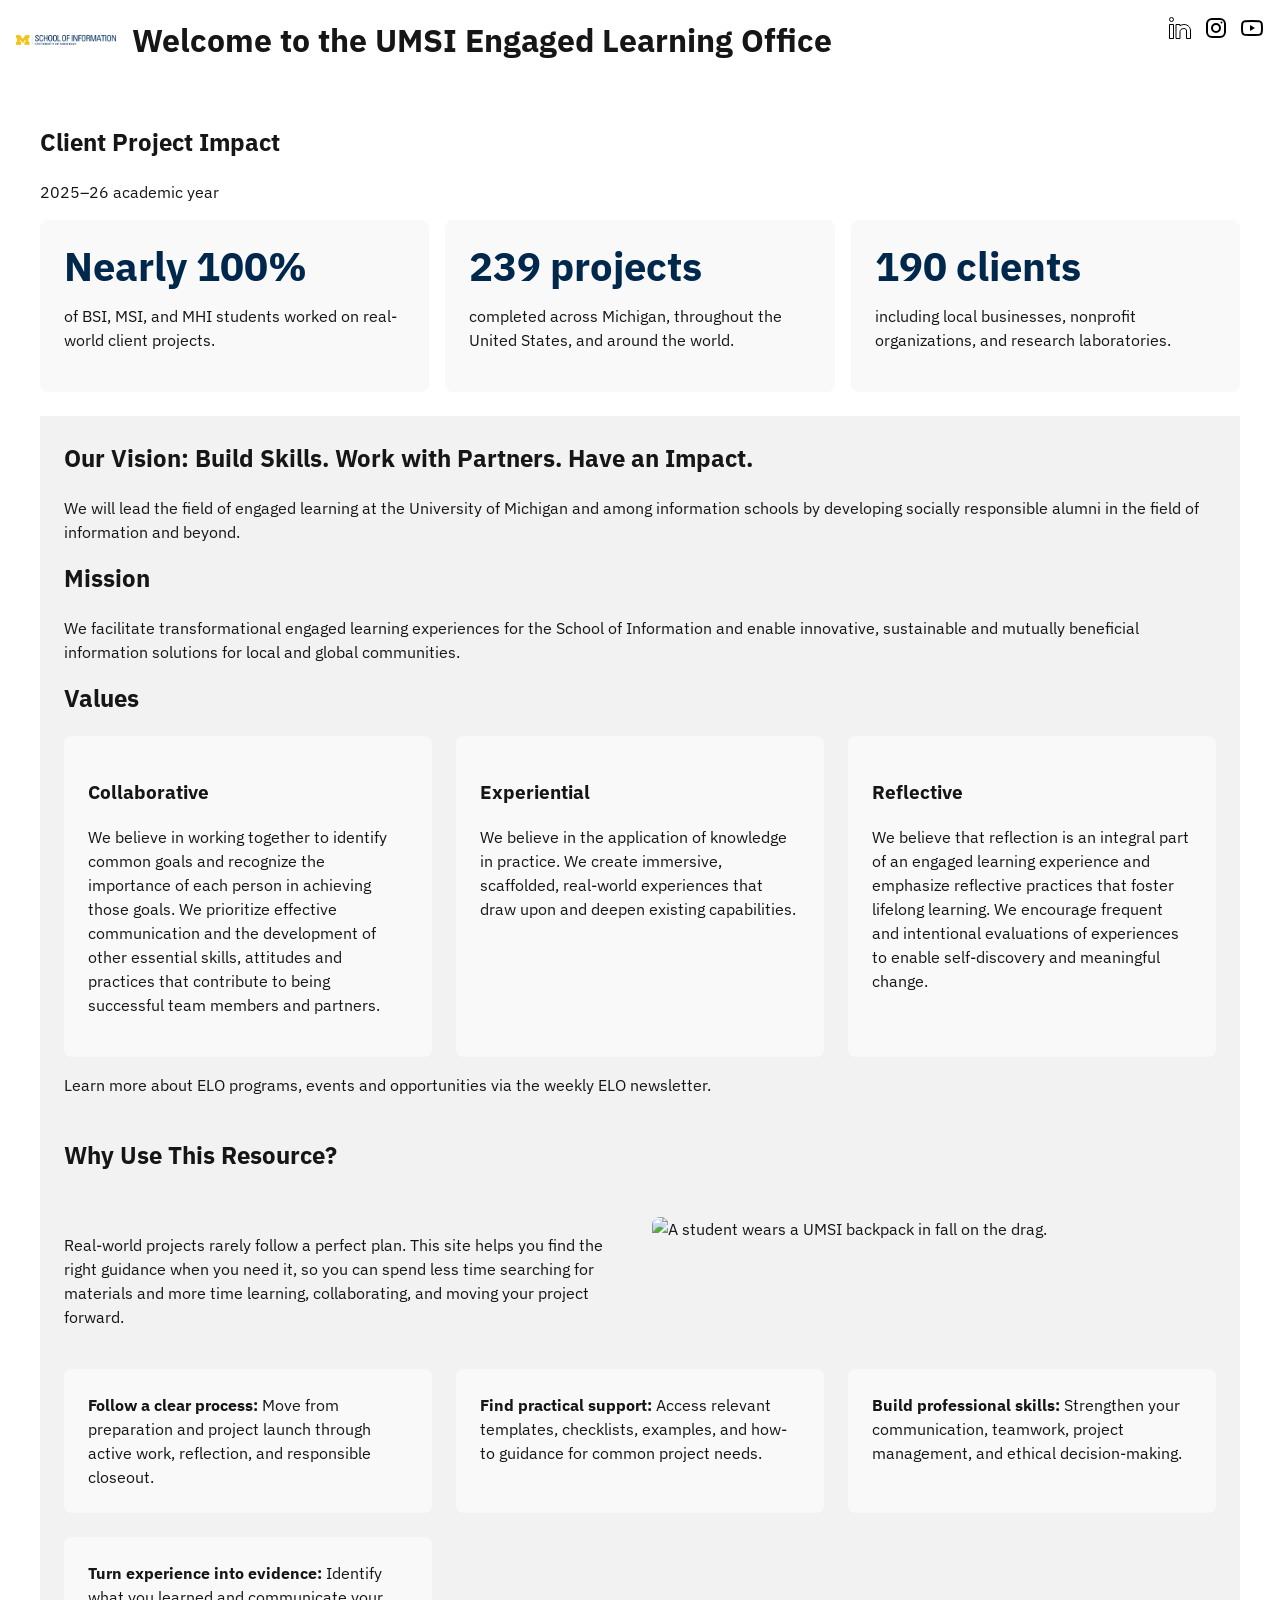
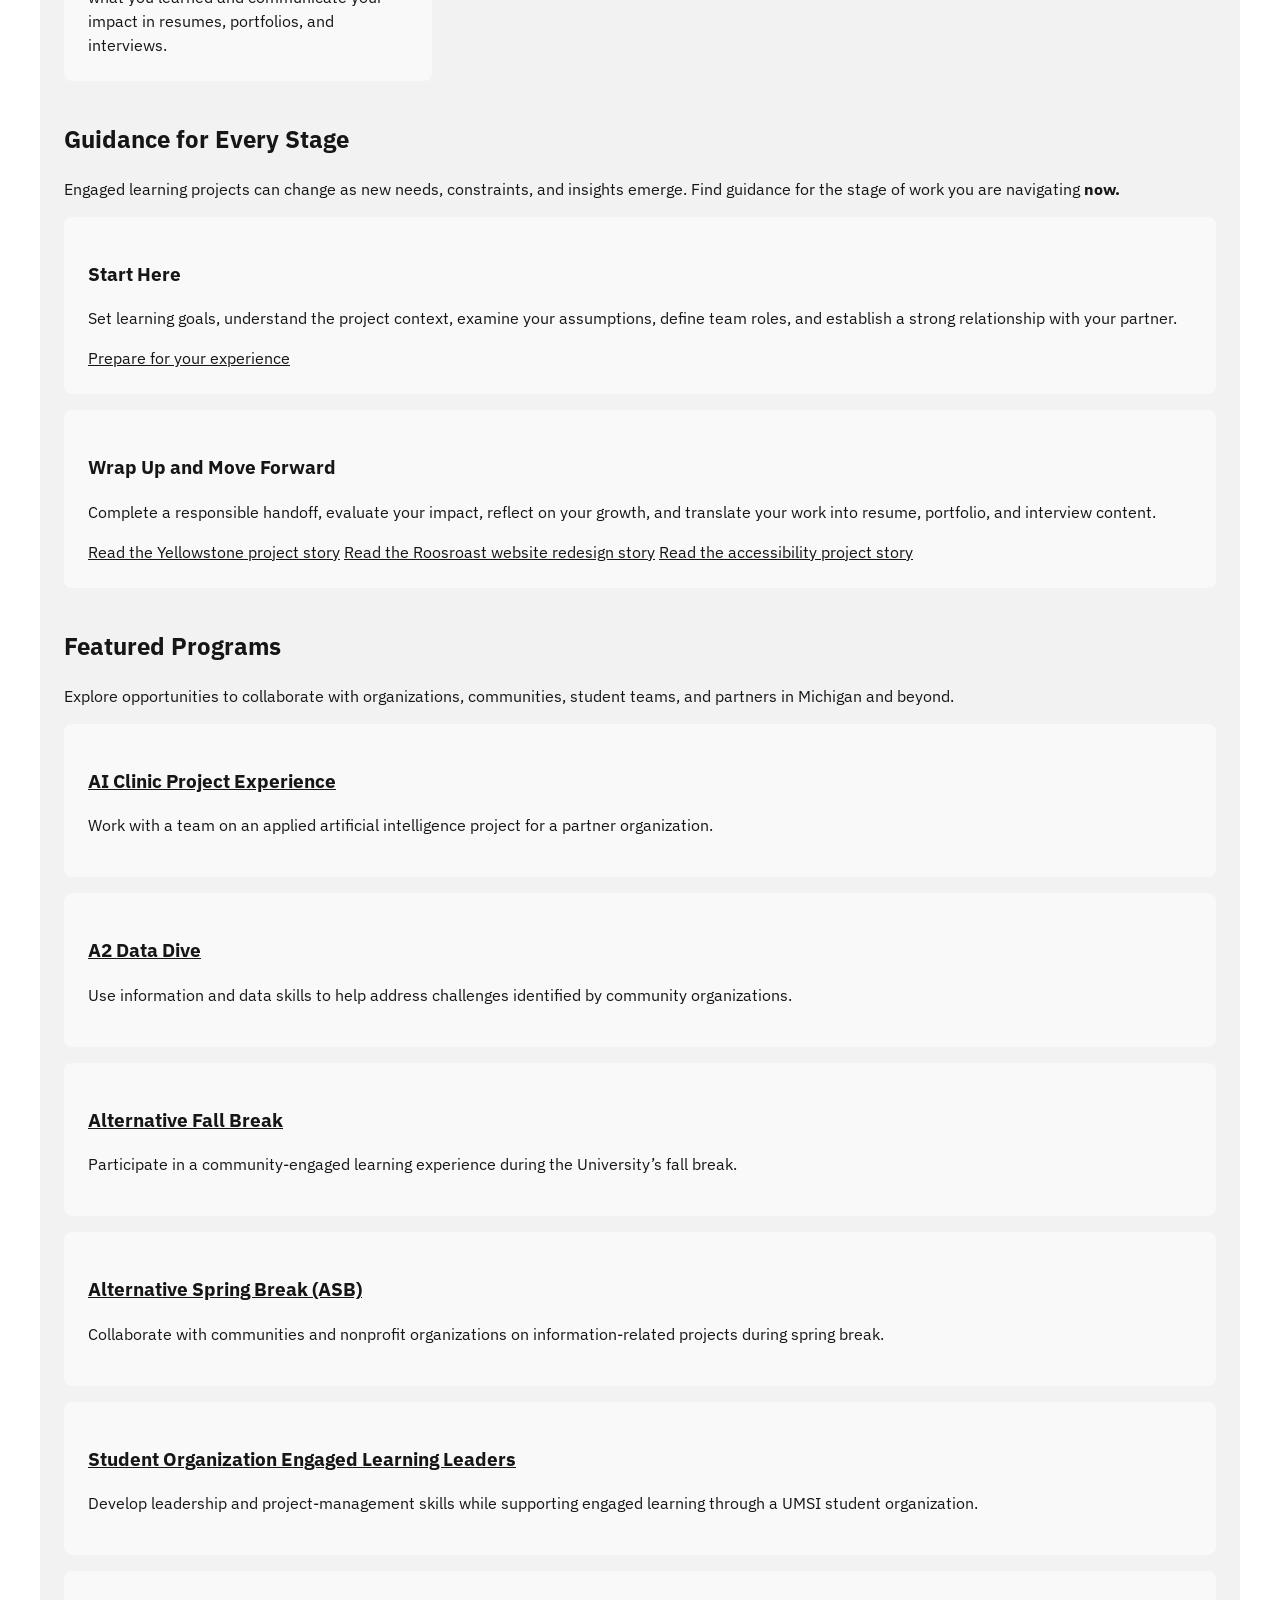
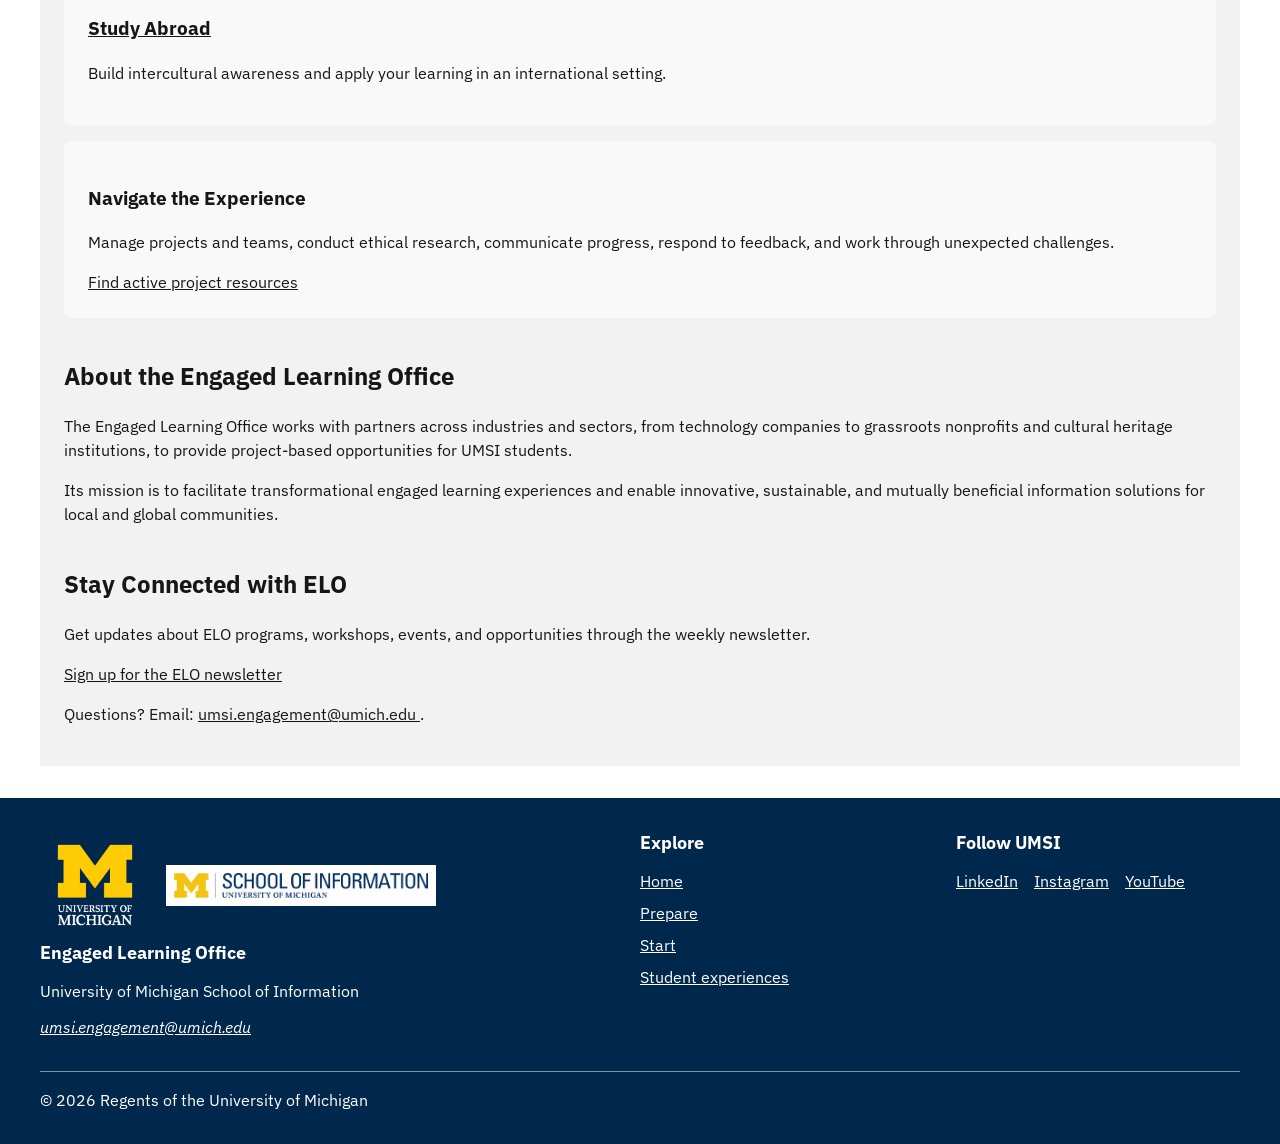
==== commit bdfd2459: "fix wave accessiblity error" ====
--- a/index.html
+++ b/index.html
@@ -102,12 +102,21 @@
 
     <h2>Values</h2>
     <ul>
-      <li>Collaborative: We believe in working together to identify common goals and recognize the importance of each person in achieving those goals. We prioritize effective communication and the development of other essential skills, attitudes and practices that contribute to being successful team members and partners.</li>
-      <li>Experiential: We believe in the application of knowledge in practice. We create immersive, scaffolded, real-world experiences that draw upon and deepen existing capabilities.</li>
-      <li>Reflective: We believe that reflection is an integral part of an engaged learning experience and emphasize reflective practices that foster lifelong learning. We encourage frequent and intentional evaluations of experiences to enable self-discovery and meaningful change.</li>
+      <li>
+        <h3>Collaborative</h3>
+        <p>We believe in working together to identify common goals and recognize the importance of each person in achieving those goals. We prioritize effective communication and the development of other essential skills, attitudes and practices that contribute to being successful team members and partners.</p>
+      </li>
+      <li>
+        <h3>Experiential</h3>
+        <p>We believe in the application of knowledge in practice. We create immersive, scaffolded, real-world experiences that draw upon and deepen existing capabilities.</p>
+      </li>
+      <li>
+        <h3>Reflective</h3>
+        <p>We believe that reflection is an integral part of an engaged learning experience and emphasize reflective practices that foster lifelong learning. We encourage frequent and intentional evaluations of experiences to enable self-discovery and meaningful change.</p>
+      </li>
     </ul> 
       <p>
-        Learn more about ELO programs, events and opportunities via the <a href="https://umsi.info/elo-newsletter">weekly ELO newsletter</a>.
+        Learn more about ELO programs, events and opportunities via the weekly ELO newsletter.
       </p>
     </section>
 
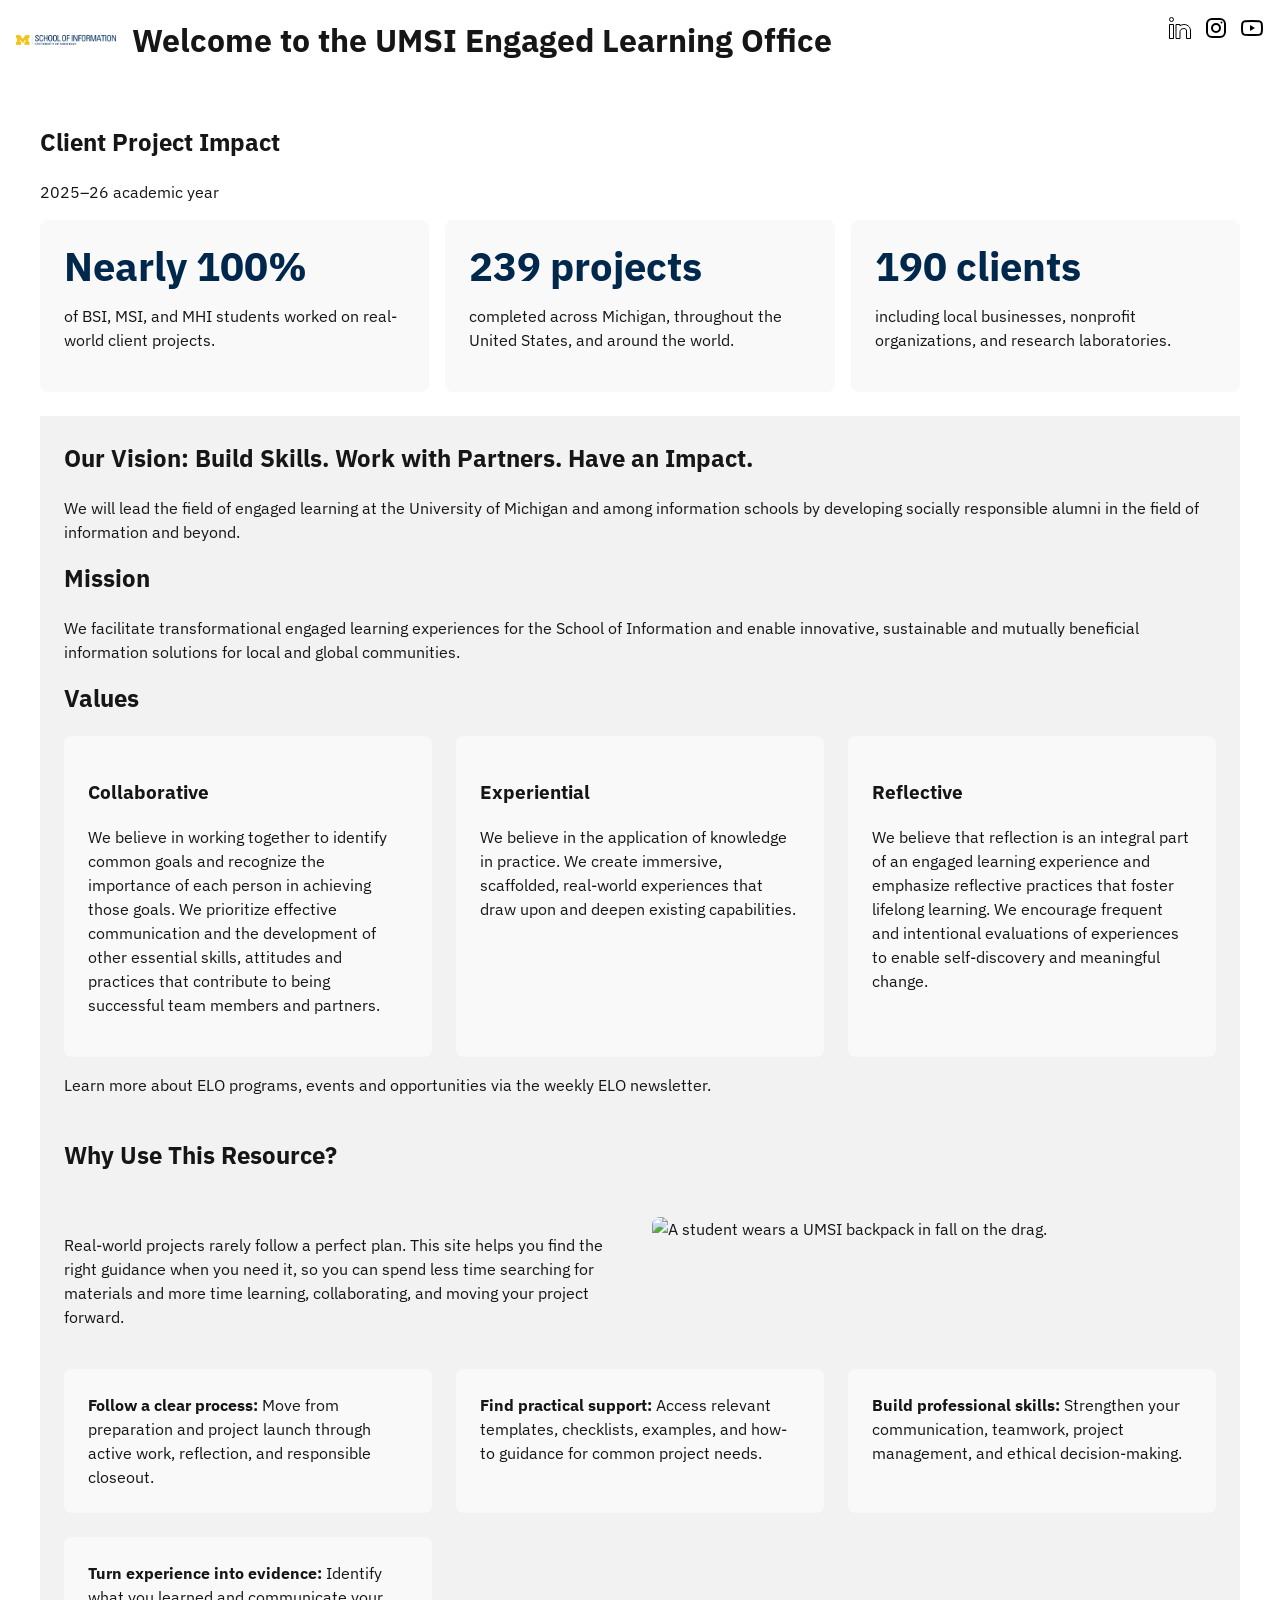
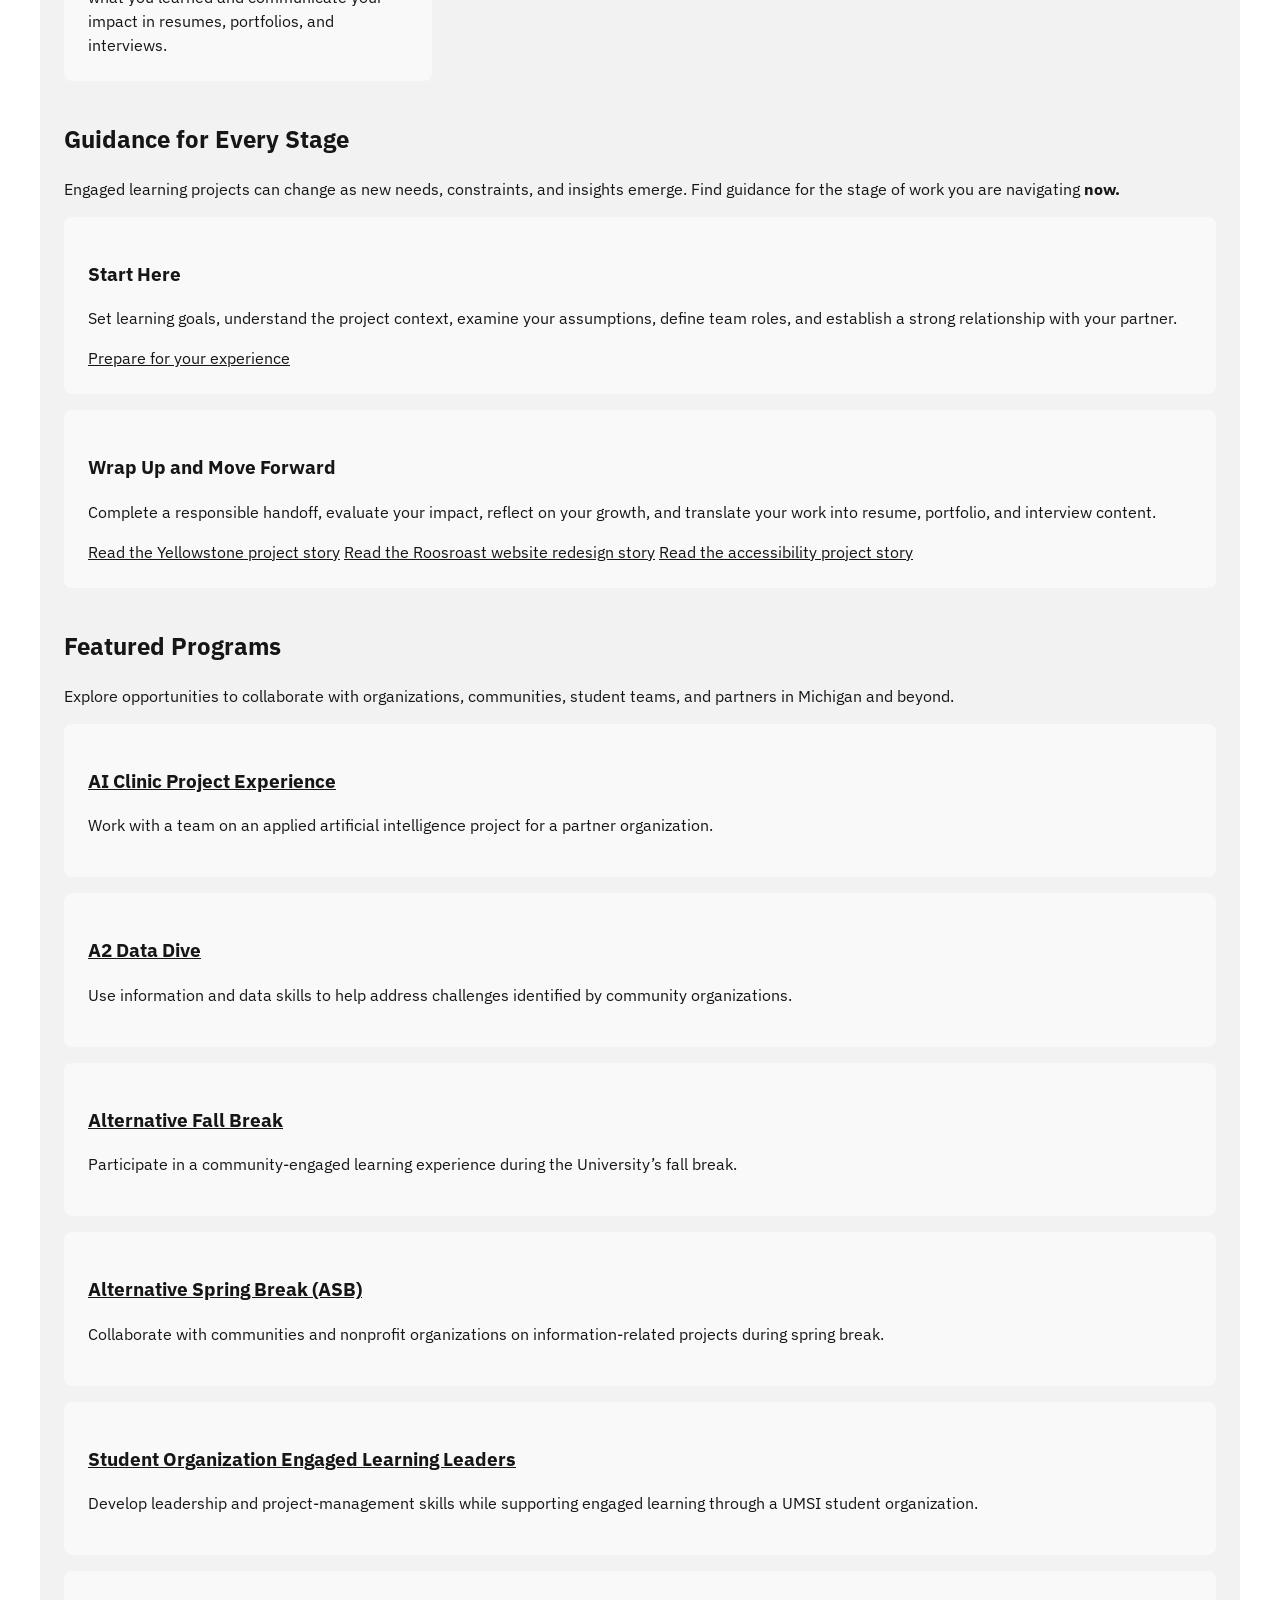
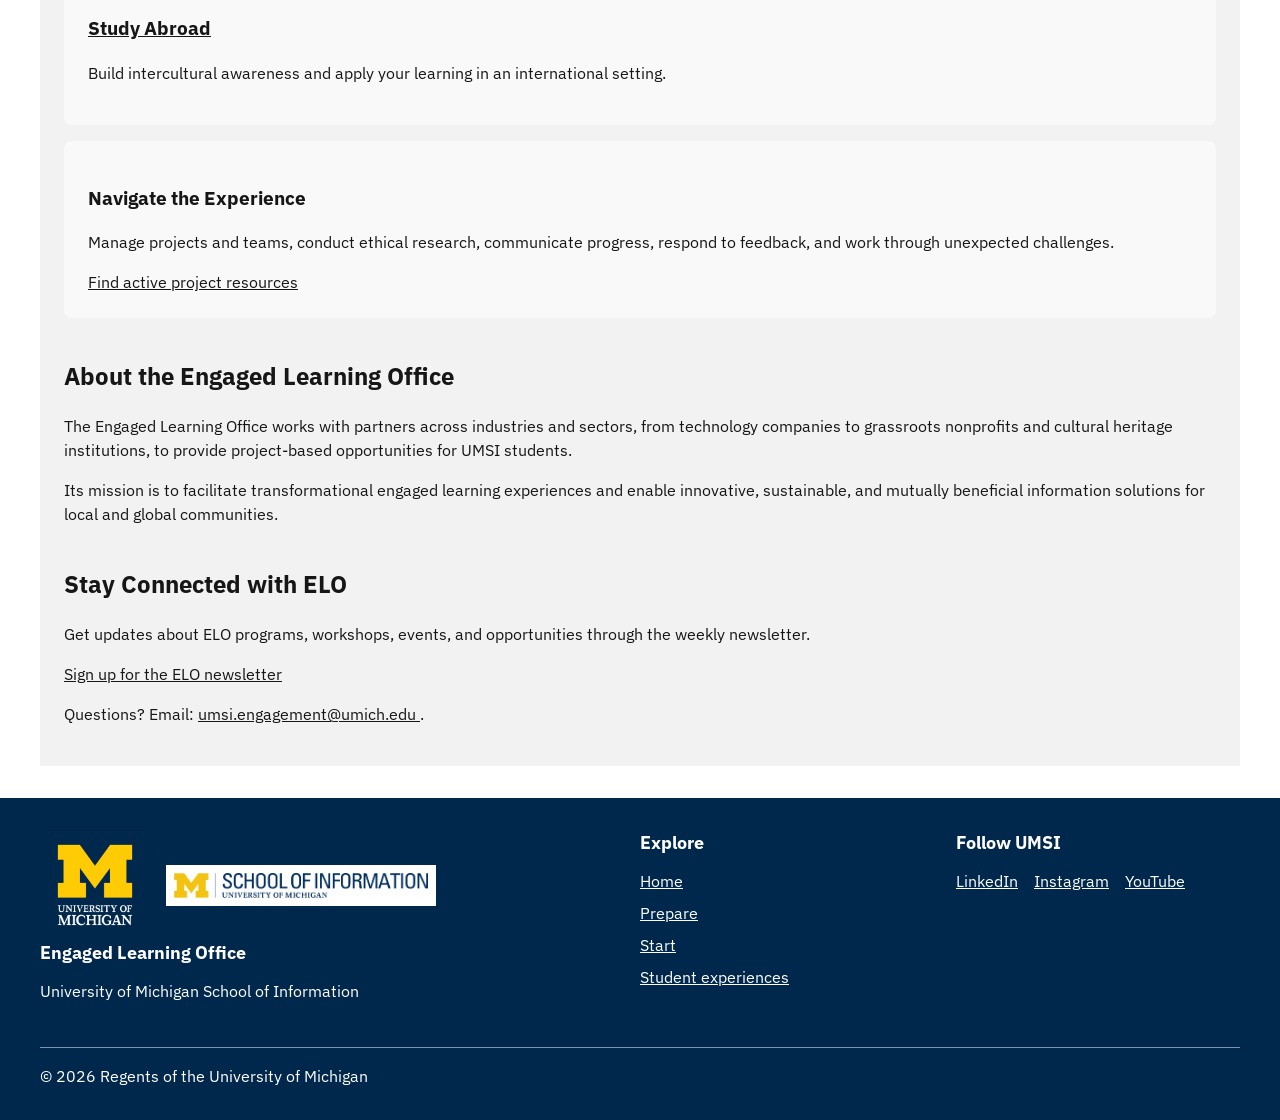
==== commit 4bdfc647: "adding semantic heading for impact statistics" ====
--- a/index.html
+++ b/index.html
@@ -67,7 +67,7 @@
 
     <ul class="impact-stats__list">
         <li class="impact-stats__card">
-            <p class="impact-stats__value">Nearly 100%</p>
+            <h3 class="impact-stats__value">Nearly 100%</h3>
             <p>
                 of BSI, MSI, and MHI students worked on real-world
                 client projects.
@@ -75,7 +75,7 @@
         </li>
 
         <li class="impact-stats__card">
-            <p class="impact-stats__value">239 projects</p>
+            <h3 class="impact-stats__value">239 projects</h3>
             <p>
                 completed across Michigan, throughout the United States,
                 and around the world.
@@ -83,7 +83,7 @@
         </li>
 
         <li class="impact-stats__card">
-            <p class="impact-stats__value">190 clients</p>
+            <h3 class="impact-stats__value">190 clients</h3>
             <p>
                 including local businesses, nonprofit organizations,
                 and research laboratories.
@@ -211,7 +211,6 @@
           </div>
           <h2>Engaged Learning Office</h2>
           <p>University of Michigan School of Information</p>
-          <address><a href="mailto:umsi.engagement@umich.edu">umsi.engagement@umich.edu</a></address>
         </div>
         <div>
           <h2>Explore</h2>
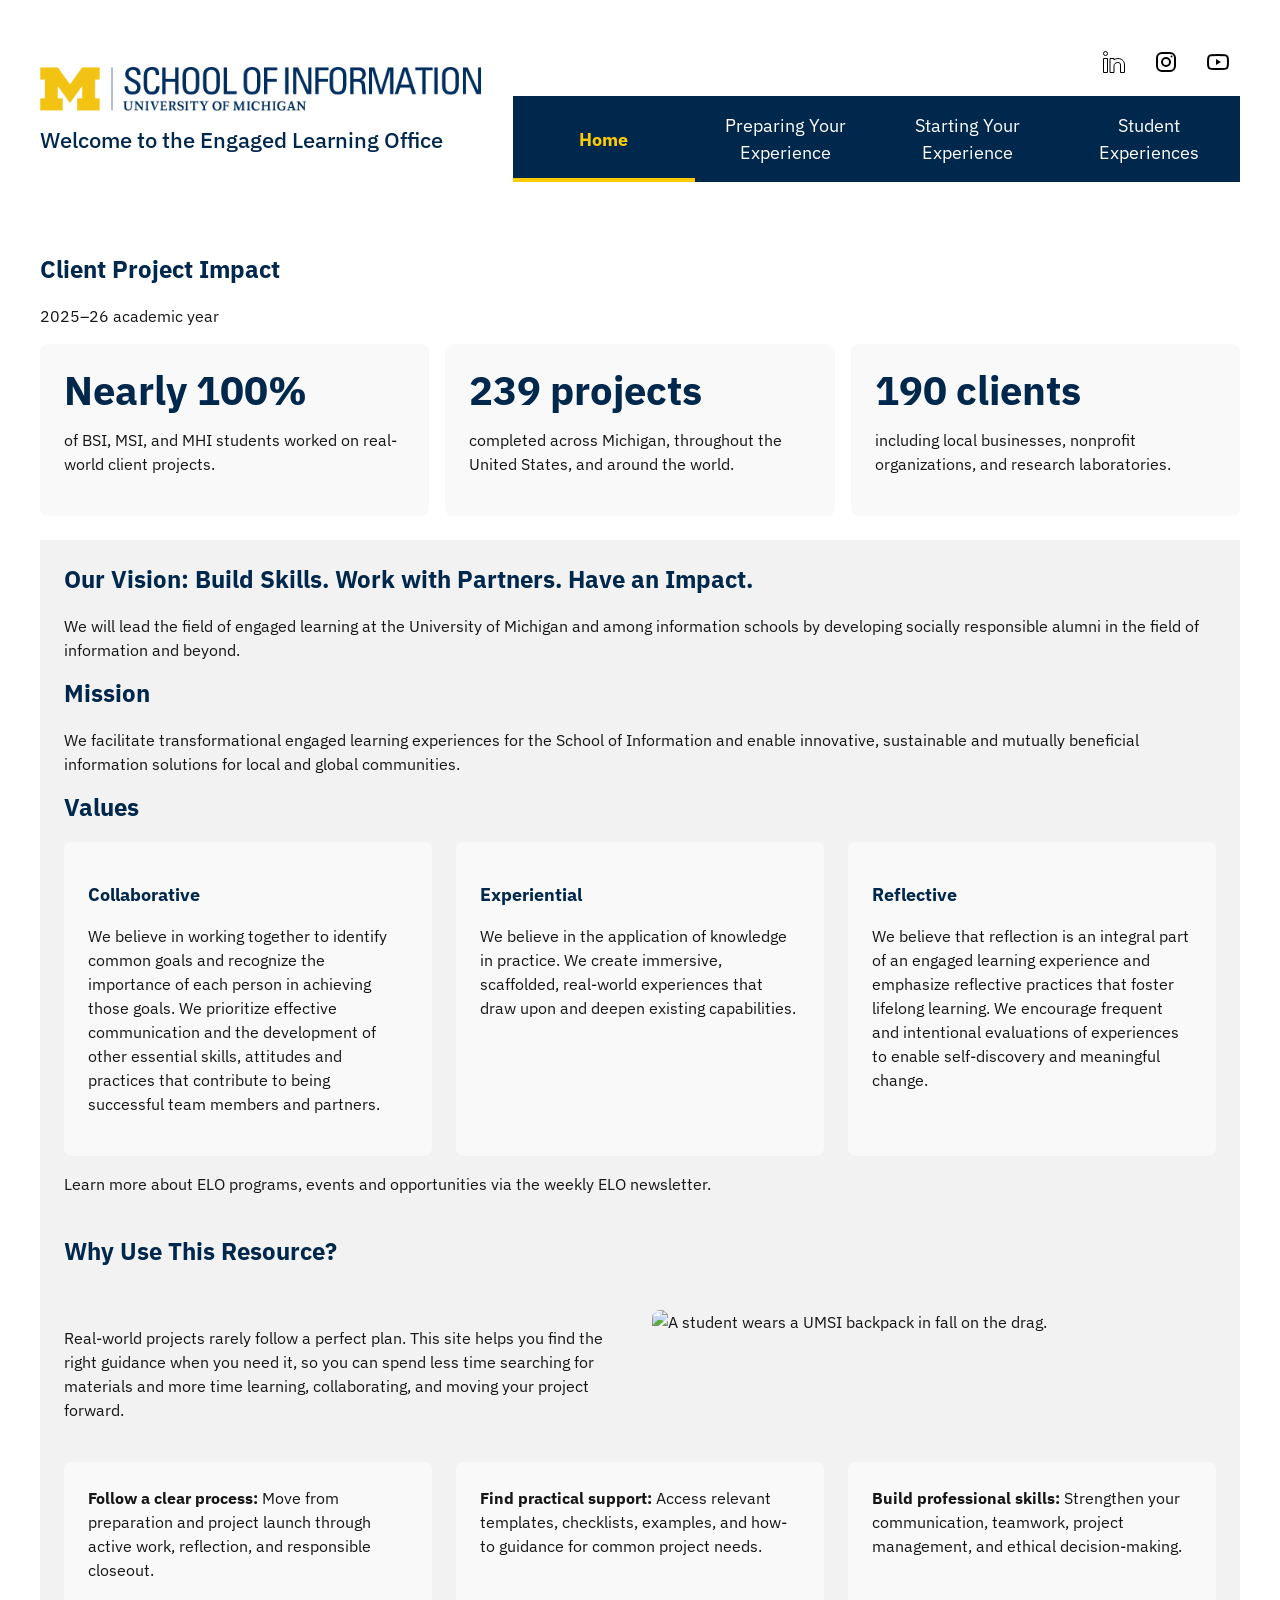
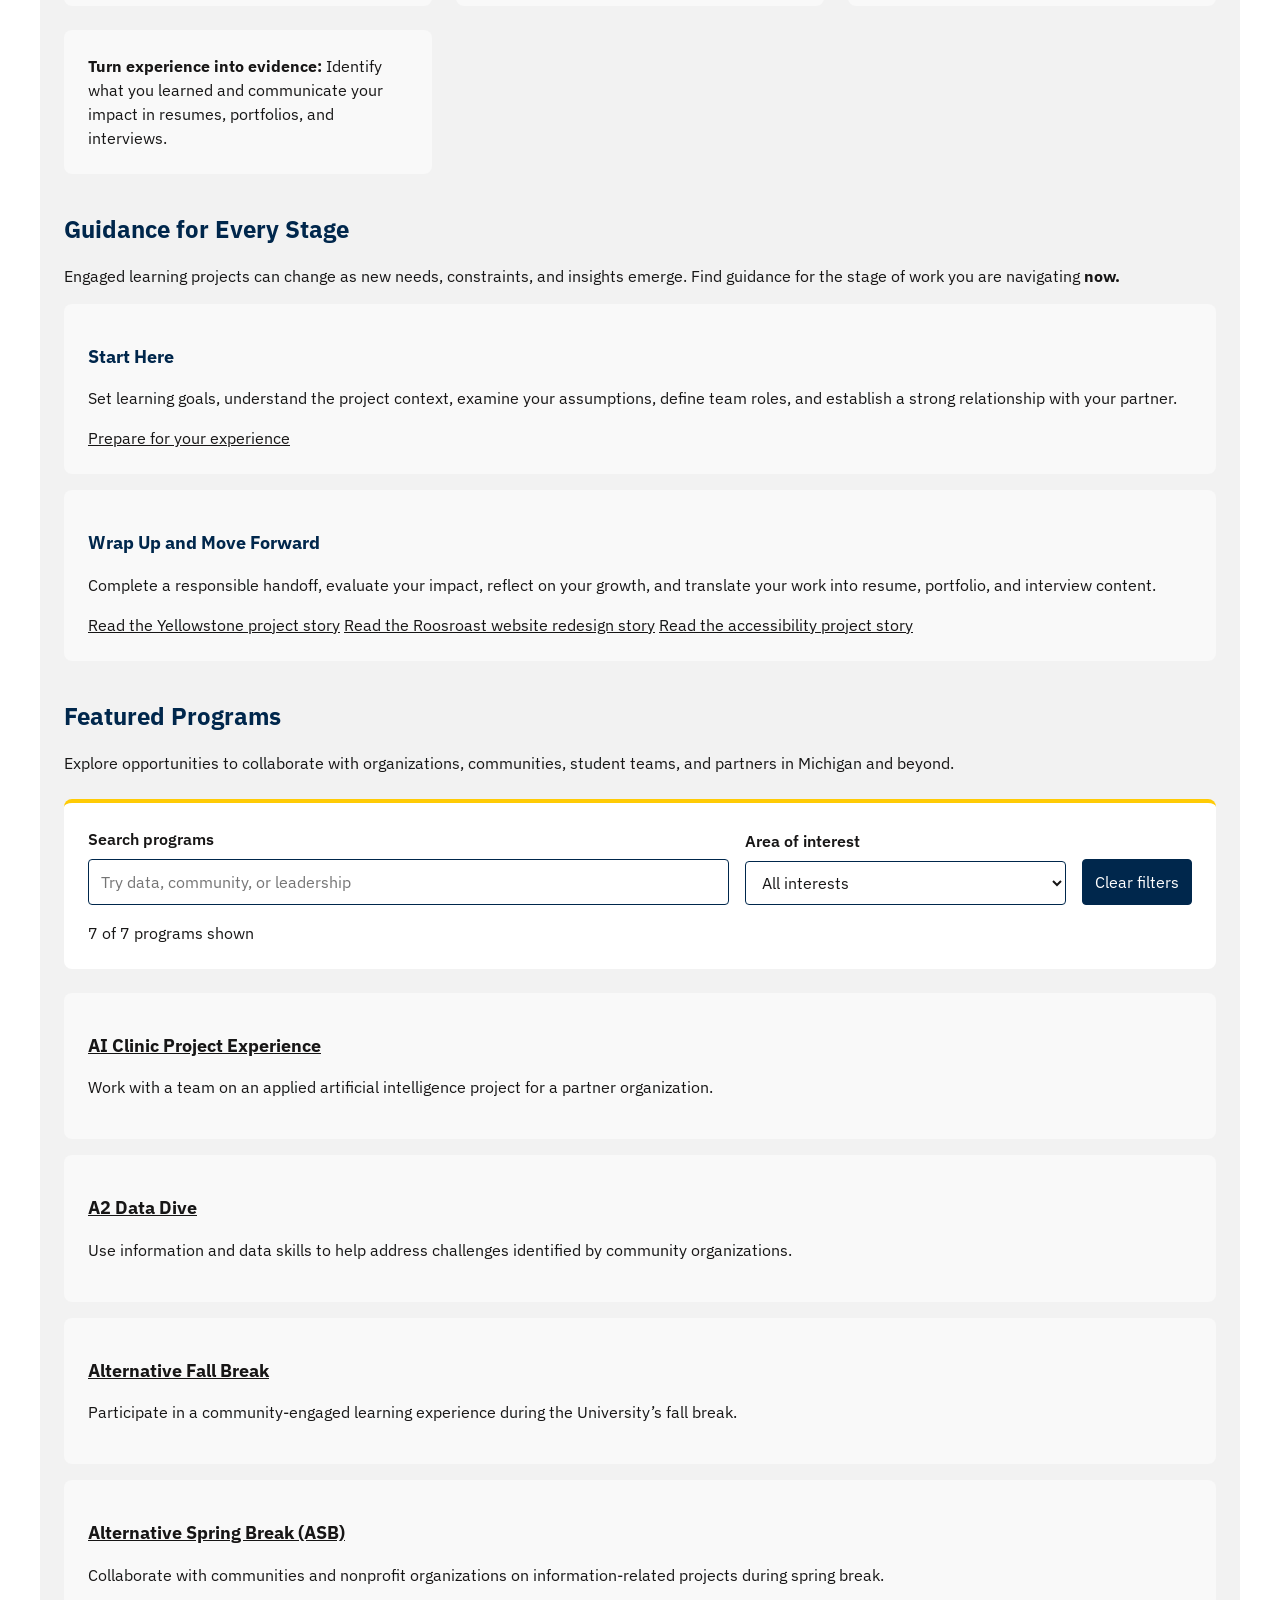
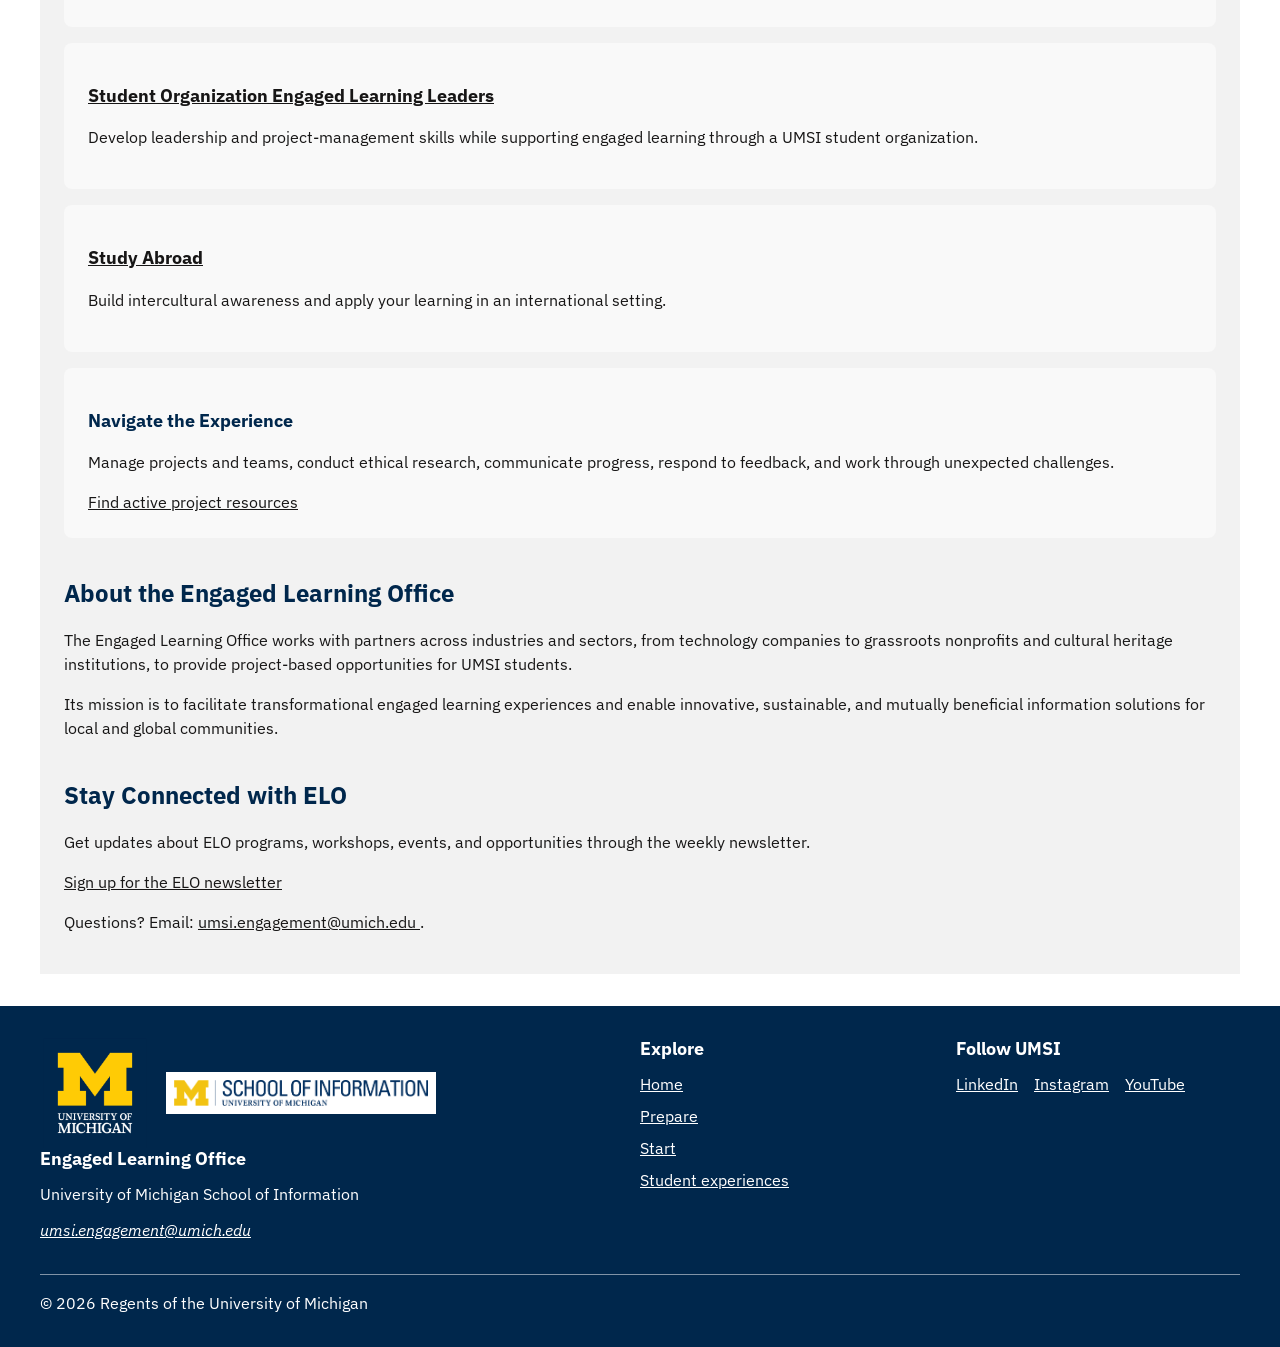
==== commit c88ac1ea: "desktop version plus javascript functions" ====
--- a/index.html
+++ b/index.html
@@ -3,21 +3,23 @@
 <head>
     <meta charset="UTF-8">
     <meta name="viewport" content="width=device-width, initial-scale=1.0">
+    <link rel="stylesheet" href="css/html5reset.css">
     <link rel="stylesheet" href="css/main.css">
     <title>Engaged Learning Resources | UMSI</title>
+    <script src="js/navigation.js" defer></script>
+    <script src="js/site.js" defer></script>
+    <script src="js/program-finder.js" defer></script>
 </head>
 <body>
 
 <header class="head">
-  <div class ="header content">
-        <img class="logo" src="images/logo-header.png" width = "100" height = "100" alt="UMSI Logo">
-        <h1>Welcome to the UMSI Engaged Learning Office</h1>
+    <div class="header-brand">
+        <img class="logo" src="images/logo-header.png" width="1118" height="112" alt="University of Michigan School of Information">
+        <h1> Welcome to the Engaged Learning Office</h1>
         <a class="skip-link" href = "#main">Skip to Main Content</a>
-
-  </div>
-  <div>
-     <div>
-            <div class ="social-media-link-group">
+    </div>
+    <div class="header-tools">
+        <div class ="social-media-link-group">
                  <a href="https://www.linkedin.com/school/university-of-michigan---school-of-information/" target="_blank" rel="noopener noreferrer" aria-label="UMSI on LinkedIn">
                     <svg xmlns="http://www.w3.org/2000/svg" fill="none" viewBox="0 0 24 24" id="Linkedin-Logo--Streamline-Logos" height="24" width="24" aria-hidden="true" focusable="false">
                         <desc>
@@ -42,22 +44,18 @@
                     </svg>
                 </a>
               </div>
-
         <nav aria-label="Primary navigation">
                 <details class="nav-menu">
                     <summary class="nav-toggle"><span aria-hidden="true">&#9776;</span> Menu</summary>
                     <ul class="nav-links">
-                    <li class="nav-links"><a href = "index.html">Home</a></li>
-                     <li class="nav-links"><a href = "preparing.html">Preparing Your Experience</a></li>
-                     <li class="nav-links"><a href = "starting.html">Starting Your Experience</a></li>
-                     <li class="nav-links"><a href = "student-experiences.html">Student Experiences</a></li>
+                    <li><a href = "index.html" aria-current="page">Home</a></li>
+                     <li><a href = "preparing.html">Preparing Your Experience</a></li>
+                     <li><a href = "starting.html">Starting Your Experience</a></li>
+                     <li><a href = "student-experiences.html">Student Experiences</a></li>
                      </ul>
                 </details>
         </nav>
-        </div>
-        </div>
-   
-
+    </div>
 </header>
  <section class="impact-stats" aria-labelledby="impact-stats-heading">
     <header class="impact-stats__header">
@@ -91,7 +89,7 @@
         </li>
     </ul>
 </section>
-    <main id="main">
+    <main id="main" tabindex="-1">
     <section class="vision">
       <h2>Our Vision: Build Skills. Work with Partners. Have an Impact.</h2>
       <p>
@@ -153,38 +151,57 @@
   </section>
 
    <section>
-      <h2>Featured Programs</h2>
+      <h2 id="programs-heading">Featured Programs</h2>
       <p>Explore opportunities to collaborate with organizations, communities, student teams, and partners in Michigan and beyond.</p>
-      <article>
+      <form class="program-finder" role="search" aria-labelledby="programs-heading" hidden>
+        <div>
+          <label for="program-search">Search programs</label>
+          <input id="program-search" type="search" placeholder="Try data, community, or leadership">
+        </div>
+        <div>
+          <label for="program-interest">Area of interest</label>
+          <select id="program-interest">
+            <option value="all">All interests</option>
+            <option value="technology">Technology and data</option>
+            <option value="community">Community engagement</option>
+            <option value="leadership">Leadership</option>
+            <option value="global">Global learning</option>
+          </select>
+        </div>
+        <button type="reset">Clear filters</button>
+        <p class="program-results" role="status" aria-live="polite" aria-atomic="true"></p>
+      </form>
+      <p class="program-empty" hidden>No programs match your filters. Try a different search or clear the filters.</p>
+      <article data-program data-interest="technology">
       <h3><a href="https://mcompass.umich.edu/_portal/tds-program-brochure?programid=12810">AI Clinic Project Experience</a></h3>
       <p>Work with a team on an applied artificial intelligence project for a partner organization.</p>
       </article>
 
-      <article>
+      <article data-program data-interest="technology community">
       <h3><a href="https://mcompass.umich.edu/_portal/tds-program-brochure?programid=12556">A2 Data Dive</a></h3>
       <p>Use information and data skills to help address challenges identified by community organizations.</p>
       </article>
 
-      <article>
+      <article data-program data-interest="community">
         <h3><a href="https://mcompass.umich.edu/_portal/tds-program-brochure?programid=11297">Alternative Fall Break</a></h3>
         <p>Participate in a community-engaged learning experience during the University’s fall break.</p>
       </article>
 
-      <article>
+      <article data-program data-interest="community">
         <h3><a href="https://mcompass.umich.edu/_portal/tds-program-brochure?programid=10621">Alternative Spring Break (ASB)</a></h3>
         <p>Collaborate with communities and nonprofit organizations on information-related projects during spring break.</p>
       </article>
 
-      <article>
+      <article data-program data-interest="leadership community">
         <h3><a href="https://mcompass.umich.edu/_portal/tds-program-brochure?programid=12294">Student Organization Engaged Learning Leaders</a></h3>
         <p>Develop leadership and project-management skills while supporting engaged learning through a UMSI student organization.</p>
       </article>
 
-      <article>
+      <article data-program data-interest="global">
         <h3><a href="https://www.si.umich.edu/student-life/study-abroad">Study Abroad</a></h3>
         <p>Build intercultural awareness and apply your learning in an international setting. </p>
       </article>
-        <article>
+        <article data-program data-interest="leadership">
       <h3>Navigate the Experience</h3>
       <p>Manage projects and teams, conduct ethical research, communicate progress, respond to feedback, and work through unexpected challenges.</p>
       <a href="https://mcompass.umich.edu/_portal/program-discovery?search=%5B%7B%22filterType%22%3A%22programDiscoveryIsActive%22%2C%22filterValues%22%3A%5B%7B%22value%22%3Atrue%7D%5D%7D%2C%7B%22filterType%22%3A%22programDiscoveryKeyword%22%2C%22filterValues%22%3A%5B%7B%22value%22%3A%22engagement%22%7D%2C%7B%22value%22%3A%22learning%22%7D%5D%7D%2C%7B%22filterType%22%3A%22programDiscoveryProgramParameters%22%2C%22filterValues%22%3A%5B%7B%22id%22%3A10005%2C%22value%22%3A%22Information%22%7D%5D%7D%5D">Find active project resources</a>
@@ -211,6 +228,7 @@
           </div>
           <h2>Engaged Learning Office</h2>
           <p>University of Michigan School of Information</p>
+      <address><a href="mailto:umsi.engagement@umich.edu">umsi.engagement@umich.edu</a></address>
         </div>
         <div>
           <h2>Explore</h2>
@@ -230,7 +248,7 @@
           </ul>
         </div>
         <div class="footer-meta">
-          <p>&copy; 2026 Regents of the University of Michigan</p>
+          <p>&copy; <span data-current-year>2026</span> Regents of the University of Michigan</p>
         </div>
       </div>
     </footer>
--- a/css/main.css
+++ b/css/main.css
@@ -1,8 +1,43 @@
 
 @import url('https://fonts.googleapis.com/css2?family=IBM+Plex+Sans:wght@400;500;600;700&display=swap');
 
+/*https://developer.mozilla.org/en-US/docs/Web/CSS/Reference/Properties/box-sizing, https://www.paulirish.com/2012/box-sizing-border-box-ftw/ , https://piccalil.li/blog/the-box-model-and-box-sizing/ */
 * {
     box-sizing: border-box;
+}
+
+[hidden] { display: none !important; }
+
+.program-finder {
+    display: grid;
+    gap: 16px;
+    margin-block: 24px;
+    padding: 24px;
+    background: #FFFFFF;
+    border-top: 4px solid #FFCB05;
+    border-radius: 8px;
+}
+
+.program-finder label { display: block; font-weight: 600; margin-bottom: 8px; }
+.program-finder input,
+.program-finder select,
+.program-finder button {
+    min-height: 44px;
+    width: 100%;
+    padding: 10px 12px;
+    border: 1px solid #00274C;
+    border-radius: 4px;
+    font: inherit;
+    background: #FFFFFF;
+}
+.program-finder button { background: #00274C; color: #FFFFFF; cursor: pointer; }
+.program-finder button:hover { background: #001a33; }
+.program-results { margin: 0; }
+.program-empty { padding: 24px; border-left: 4px solid #FFCB05; }
+
+@media (min-width: 768px) {
+    .program-finder { grid-template-columns: 2fr 1fr auto; align-items: end; }
+    .program-results { grid-column: 1 / -1; }
 }
 
 body,
@@ -17,13 +52,24 @@
 }
 
 
+h1, h2, h3 {
+    color: #00274C;
+    font-weight: 700;
+    line-height: 1.25;
+}
+
+h2 { font-size: 24px; }
+h3 { font-size: 18px; }
+footer h2 { color: #FFFFFF; }
+
 h1{
     font-size: 2em;
     margin: 0;
 }
 
 .head .logo {
-    width: 100px;
+    width: min(100%, 576px);
+    max-width: 100%;
     height: auto;
 }
 .skip-link {
@@ -39,6 +85,8 @@
 }
 
 .skip-link:focus {
+  clip: auto;
+  overflow: visible;
   position: fixed;
   top: 10px;
   left: 10px;
@@ -52,18 +100,18 @@
   border: 1px solid #000000;
 }
 .head {
-    padding: 1rem;
+    padding: 16px;
     display: flex;
     justify-content: space-between;
     align-items: flex-start;
-    gap: 2rem;
+    gap: 32px;
     flex-wrap: wrap;
 }
 
 .head > div:first-child {
     display: flex;
     align-items: center;
-    gap: 1rem;
+    gap: 16px;
     flex-wrap: wrap;
 }
 
@@ -71,12 +119,12 @@
     display: flex;
     flex-direction: column;
     align-items: flex-end;
-    gap: 0.75rem;
+    gap: 12px;
 }
 
 .social-media-link-group {
     display: flex;
-    gap: 0.75rem;
+    gap: 12px;
 }
 
 a {
@@ -91,20 +139,24 @@
 nav ul.nav-links {
     display: flex;
     flex-wrap: wrap;
-    gap: 0.25rem;
+    gap: 4px;
     list-style-type: none;
     margin: 0;
     padding: 0;
-    background-color: #00274C;;
+    background-color: #00274C;
 }
 
 nav ul.nav-links li {
+    display: flex;
+    align-items: stretch;
     margin: 0;
     color: #00274C;
 }
 
 nav ul.nav-links li a {
   display: block;
+  flex: 1;
+  width: 100%;
   color: #FFFFFF;
   text-align: center;
   padding: 14px 16px;
@@ -112,9 +164,23 @@
   font-size: 18px;
 }
 
+nav ul.nav-links li a[aria-current="page"] {
+  background-color: #00274C;
+  color: #FFCB05;
+  font-weight: 700;
+  text-decoration: none;
+  box-shadow: inset 0 -4px 0 #FFCB05;
+}
+
 nav ul.nav-links li a:hover,
 nav ul.nav-links li a:focus {
-  background-color: #00274C;
+  background-color: #001a33;
+  color: #FFFFFF;
+}
+
+nav ul.nav-links li a[aria-current="page"]:hover,
+nav ul.nav-links li a[aria-current="page"]:focus {
+  color: #FFCB05;
 }
 
 .nav-menu {
@@ -132,17 +198,17 @@
 
 main,
 .impact-stats {
-    width: min(100% - 2rem, 1200px);
+    width: min(100% - 32px, 1200px);
     margin: 0 auto;
 }
 
 main {
     background-color: #f2f2f2;
-    padding: 1.5rem;
+    padding: 24px;
 }
 
 main > section {
-    margin-bottom: 2.5rem;
+    margin-bottom: 40px;
 }
 
 main > section:last-child {
@@ -154,18 +220,18 @@
 }
 
 main > section > article {
-    margin-top: 1rem;
-}
-
-/* consultation from google search and AI*/
+    margin-top: 16px;
+}
+
+/* reference: https://designmodo.com/statistics-ui-panel/ */
 .impact-stats {
-  padding: 1.5rem 0;
+  padding: 24px 0;
 }
 
 .impact-stats__list {
   display: grid;
   grid-template-columns: repeat(auto-fit, minmax(min(250px, 100%), 1fr));
-  gap: 1rem;
+  gap: 16px;
   list-style: none;
   padding: 0;
   margin: 0;
@@ -173,10 +239,10 @@
 
 .impact-stats__value {
   color: #00274C;
-  font-size: clamp(1.75rem, 4vw, 2.5rem);
+  font-size: clamp(28px, 4vw, 40px);
   font-weight: 700;
   line-height: 1.1;
-  margin: 0 0 0.75rem;
+  margin: 0 0 12px;
 }
 
 
@@ -186,21 +252,21 @@
 .vision > ul > li,
 .argument > ul > li {
   background: #f9f9f9;
-  padding: 1.5rem;
+  padding: 24px;
   border-radius: 8px;
 }
 
 article {
   background: #f9f9f9;
-  padding: 1.5rem;
+  padding: 24px;
   border-radius: 8px;
 }
 
 .vision article a {
     display: block;
     width: fit-content;
-    margin-top: 0.75rem;
-    padding: 0.25rem 0;
+    margin-top: 12px;
+    padding: 4px 0;
     color: #00274C;
     font-weight: 600;
     text-decoration: underline;
@@ -219,7 +285,7 @@
     "heading heading"
     "text image"
     "list list";
-  gap: 1.5rem;
+  gap: 24px;
 }
 
 .argument h2 {
@@ -242,7 +308,7 @@
 .argument > ul {
   display: grid;
   grid-template-columns: repeat(auto-fit, minmax(min(300px, 100%), 1fr));
-  gap: 1.5rem;
+  gap: 24px;
   list-style: none;
   padding-left: 0;
 }
@@ -255,14 +321,14 @@
 footer {
     background-color: #00274C;
     color: #FFFFFF;
-    margin-top: 2rem;
-    padding: 2rem max(1rem, calc((100% - 1200px) / 2));
+    margin-top: 32px;
+    padding: 32px max(16px, calc((100% - 1200px) / 2));
 }
 
 .footer-grid {
     display: grid;
     grid-template-columns: 2fr 1fr 1fr;
-    gap: 2rem;
+    gap: 32px;
     max-width: 1200px;
     margin: 0 auto;
 }
@@ -271,7 +337,7 @@
     display: flex;
     align-items: center;
     flex-wrap: wrap;
-    gap: 1rem;
+    gap: 16px;
 }
 
 .footer-branding img {
@@ -288,16 +354,16 @@
     width: min(100%, 270px);
     height: auto;
     background-color: #FFFFFF;
-    padding: 0.5rem;
+    padding: 8px;
 }
 
 .footer-grid h2 {
-    font-size: 1.1rem;
-    margin: 0 0 0.75rem;
+    font-size: 17.6px;
+    margin: 0 0 12px;
 }
 
 .footer-grid p {
-    margin: 0 0 0.75rem;
+    margin: 0 0 12px;
 }
 
 .footer-grid a {
@@ -313,13 +379,13 @@
 
 .footer-nav li,
 .footer-social-links li {
-    margin-bottom: 0.5rem;
+    margin-bottom: 8px;
 }
 
 .footer-social-links {
     display: flex;
     flex-wrap: wrap;
-    gap: 0.75rem 1rem;
+    gap: 12px 16px;
 }
 
 .footer-social-links li {
@@ -330,14 +396,15 @@
     border-top: 1px solid rgba(255, 255, 255, 0.5);
     grid-column: 1 / -1;
     margin: 0;
-    padding-top: 1rem;
+    padding-top: 16px;
 }
 
 .footer-meta p {
     margin: 0;
 }
 
-@media (max-width: 700px) {
+/* Mobile layout is the default; larger screens enhance it below. */
+
     .head,
     .head > div:first-child,
     .head > div:last-child {
@@ -349,7 +416,7 @@
     }
 
     .social-media-link-group {
-        justify-content: center;
+        justify-content: flex-end;
     }
 
     nav ul.nav-links {
@@ -370,8 +437,8 @@
         background-color: #00274C;
         color: #FFFFFF;
         cursor: pointer;
-        font-size: 1rem;
-        padding: 0.75rem 1rem;
+        font-size: 16px;
+        padding: 12px 16px;
         text-align: center;
     }
 
@@ -402,10 +469,10 @@
             "image"
             "list";
     }
-
+    /* reference : https://www.joomlashack.com/blog/tutorials/theming-footer-with-media-queries/ */
     .footer-grid {
         grid-template-columns: 1fr;
-        gap: 1.5rem;
+        gap: 24px;
         text-align: center;
     }
 
@@ -416,4 +483,296 @@
     .footer-meta {
         grid-column: auto;
     }
-}+
+@media (min-width: 768px) {
+    .head,
+    .head > div:first-child {
+        align-items: flex-start;
+    }
+
+    .head > div:last-child {
+        align-items: flex-end;
+        width: auto;
+    }
+
+    .social-media-link-group {
+        justify-content: flex-end;
+    }
+
+    .nav-menu {
+        display: block;
+    }
+
+    /* Without JavaScript, keep the closed menu accessible through its summary. */
+    .nav-menu[open] .nav-toggle {
+        display: none;
+    }
+
+    .nav-menu .nav-links {
+        display: flex;
+        flex-direction: row;
+        flex-wrap: wrap;
+    }
+
+    .argument {
+        grid-template-columns: minmax(0, 1fr) minmax(0, 1fr);
+        grid-template-areas: "heading heading" "text image" "list list";
+    }
+
+    .footer-grid {
+        grid-template-columns: 2fr 1fr 1fr;
+        gap: 32px;
+        text-align: left;
+    }
+
+    .footer-branding {
+        justify-content: flex-start;
+    }
+
+    .footer-meta {
+        grid-column: 1 / -1;
+    }
+}
+
+/* 404 recovery page: stacked on phones, expanded into columns on larger screens. */
+.error-main {
+    padding: clamp(20px, 4vw, 48px);
+}
+
+.error-intro {
+    display: grid;
+    gap: 24px;
+    align-items: center;
+    border-bottom: 2px solid #00274C;
+    padding-bottom: 32px;
+}
+
+.error-code {
+    margin: 0;
+    color: #00274C;
+    font-size: clamp(80px, 15vw, 160px);
+    font-weight: 700;
+    line-height: 1;
+    letter-spacing: -0.06em;
+    border-left: 8px solid #FFCB05;
+    padding-left: 16px;
+}
+
+.error-eyebrow {
+    color: #00274C;
+    font-weight: 600;
+    margin: 0 0 12px;
+}
+
+.error-intro h1 {
+    font-size: clamp(28px, 4vw, 44px);
+    margin: 0;
+}
+
+.error-intro p:not(.error-code) {
+    max-width: 60ch;
+}
+
+.error-home {
+    display: inline-block;
+    background: #00274C;
+    color: #FFFFFF;
+    padding: 14px 20px;
+    border-radius: 4px;
+    font-weight: 600;
+    text-underline-offset: 0.2em;
+}
+
+.error-home:hover {
+    background: #001a33;
+}
+
+.error-resource-grid {
+    display: grid;
+    grid-template-columns: minmax(0, 1fr);
+    gap: 16px;
+}
+
+.error-resource-grid article {
+    border-top: 4px solid #FFCB05;
+}
+
+.error-resource-grid h3 {
+    margin-top: 0;
+}
+
+.error-resource-grid p {
+    margin-bottom: 0;
+}
+
+.error-help {
+    margin-top: 24px;
+}
+
+.error-page address a {
+    overflow-wrap: anywhere;
+}
+
+@media (min-width: 768px) {
+    .error-intro {
+        grid-template-columns: 1fr 2fr;
+        gap: 48px;
+        padding-block: 16px 48px;
+    }
+
+    .error-resource-grid {
+        grid-template-columns: repeat(3, minmax(0, 1fr));
+    }
+}
+
+.error-site-title {
+    color: #00274C;
+    font-size: 32px;
+    font-weight: 700;
+    line-height: 1.25;
+    margin: 0;
+}
+
+/* Shared readable controls and page-specific content grids. */
+button:focus-visible,
+input:focus-visible,
+select:focus-visible,
+summary:focus-visible {
+    outline: 3px solid #00274C;
+    outline-offset: 4px;
+}
+
+.nav-toggle:focus-visible {
+    outline-color: #FFCB05;
+    outline-offset: -4px;
+}
+
+.preparation-grid,
+.photo-grid,
+.experience-gallery {
+    display: grid;
+    grid-template-columns: minmax(0, 1fr);
+    gap: 24px;
+}
+
+.preparation-grid article { margin: 0; }
+.photo-grid h2,
+.photo-grid p,
+.experience-gallery > h2,
+.experience-gallery > p { margin: 0; }
+
+.photo-grid img,
+.experience-gallery img {
+    display: block;
+    width: 100%;
+    height: auto;
+    border-radius: 8px;
+}
+
+.experience-gallery figure { margin: 0; }
+.experience-gallery figcaption { margin-top: 12px; }
+
+@media (min-width: 768px) {
+    .preparation-grid { grid-template-columns: repeat(2, minmax(0, 1fr)); }
+    .preparation-grid article:last-child { grid-column: 1 / -1; }
+    .photo-grid { grid-template-columns: repeat(2, minmax(0, 1fr)); align-items: start; }
+    .photo-grid > h2,
+    .photo-grid > p { grid-column: 1 / -1; }
+    .experience-gallery { grid-template-columns: repeat(3, minmax(0, 1fr)); align-items: start; }
+    .experience-gallery > h2,
+    .experience-gallery > p { grid-column: 1 / -1; }
+}
+
+/* The UMSI wordmark leads the header; the page title sits underneath. */
+.head > div:first-child {
+    flex-direction: column;
+    align-items: flex-start;
+    width: 100%;
+    gap: 14px;
+}
+
+.head h1,
+.head .error-site-title {
+    font-size: clamp(18px, 2vw, 22px);
+    line-height: 1.4;
+    font-weight: 500;
+    max-width: 60ch;
+}
+
+.head .logo {
+    display: block;
+    flex: 0 0 auto;
+}
+
+/* Shared header: branding and social links above a full-width navigation row. */
+.head {
+    width: min(100% - 32px, 1200px);
+    margin-inline: auto;
+    padding: 24px 0;
+}
+
+.head .header-tools {
+    width: 100%;
+    align-items: stretch;
+    gap: 16px;
+}
+
+.social-media-link-group a {
+    display: inline-flex;
+    align-items: center;
+    justify-content: center;
+    min-width: 44px;
+    min-height: 44px;
+}
+
+@media (min-width: 768px) {
+    .head {
+        display: grid;
+        grid-template-columns: minmax(0, 1fr) auto;
+        align-items: center;
+        gap: 28px 32px;
+        padding-block: 40px 28px;
+    }
+
+    .head .header-brand {
+        grid-column: 1;
+        grid-row: 1;
+        min-width: 0;
+    }
+
+    .head .header-tools {
+        display: contents;
+    }
+
+    .head .social-media-link-group {
+        grid-column: 2;
+        grid-row: 1;
+        align-self: end;
+        justify-content: flex-end;
+        gap: 8px;
+    }
+
+    .head nav {
+        grid-column: 1 / -1;
+        width: 100%;
+    }
+
+    .head nav ul.nav-links {
+        gap: 0;
+        width: 100%;
+        align-items: stretch;
+    }
+
+    .head nav ul.nav-links li {
+        flex: 1 1 0;
+        min-width: 0;
+    }
+
+    .head nav ul.nav-links li a {
+        display: flex;
+        align-items: center;
+        justify-content: center;
+        padding: 16px 12px;
+        font-size: clamp(16px, 1.5vw, 18px);
+    }
+}
